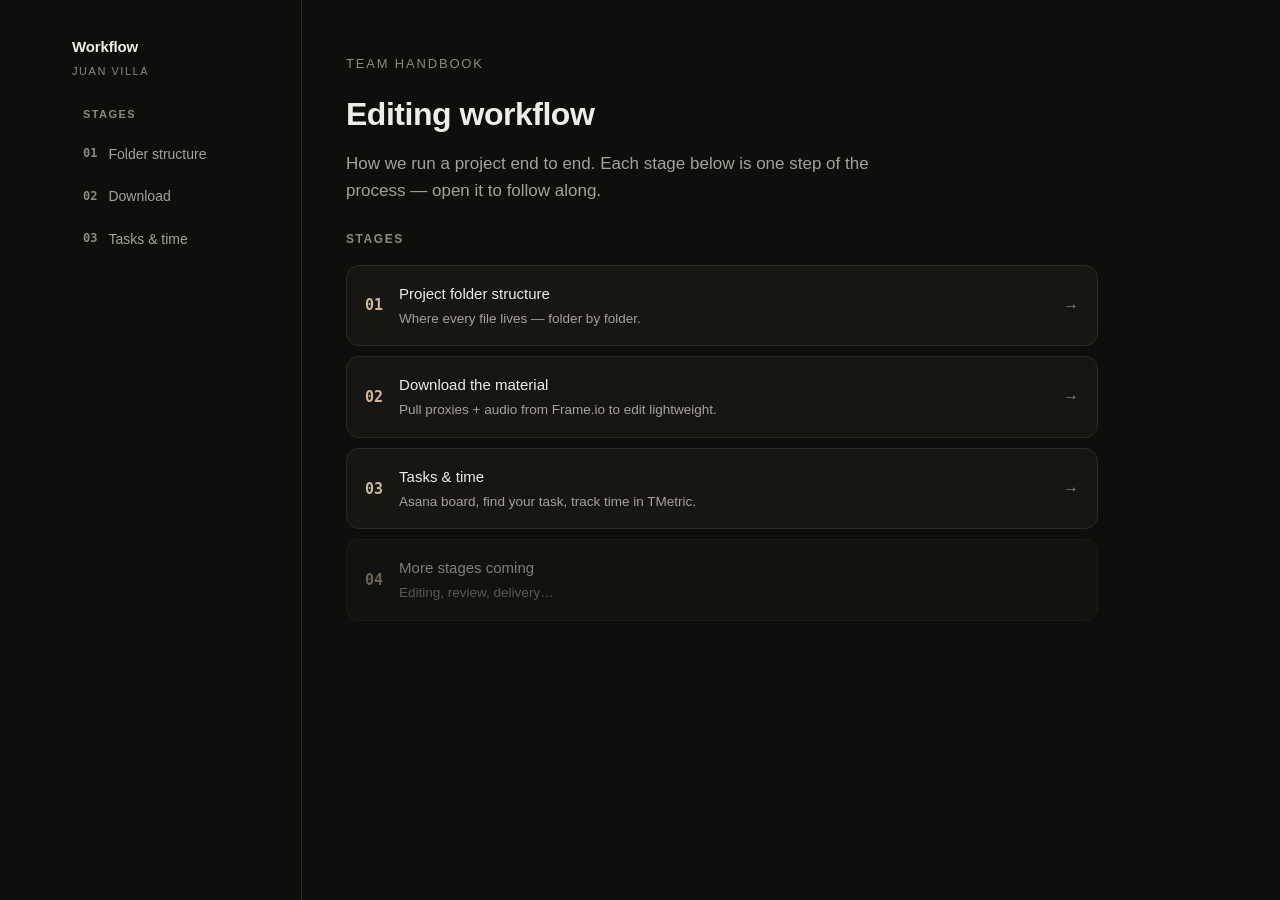
==== index.html @ cd0f195d "Add Stage 03 — Tasks & time (Asana board + TMetric) New page 03-tasks-time.html: the Asana board (Pr" ====
<!DOCTYPE html>
<html lang="en">
<head>
<meta charset="utf-8">
<meta name="viewport" content="width=device-width, initial-scale=1">
<meta name="robots" content="noindex">
<title>Workflow — Juan Villa</title>
<link rel="stylesheet" href="assets/css/tokens.css?v=6">
<link rel="stylesheet" href="assets/css/base.css?v=6">
<link rel="stylesheet" href="assets/css/layout.css?v=6">
<link rel="stylesheet" href="assets/css/components.css?v=6">
</head>
<body>
<div class="app">

  <aside class="sidebar">
    <a class="brand" href="index.html"><span class="bt">Workflow</span><span class="bs">Juan Villa</span></a>
    <button class="menu-btn" aria-label="Toggle navigation">Stages</button>
    <p class="navlabel">Stages</p>
    <nav class="nav">
      <a class="nav-item" href="01-folder-structure.html"><span class="num">01</span> Folder structure</a>
      <a class="nav-item" href="02-download.html"><span class="num">02</span> Download</a>
      <a class="nav-item" href="03-tasks-time.html"><span class="num">03</span> Tasks &amp; time</a>
    </nav>
  </aside>

  <main class="content">

    <p class="eyebrow">Team handbook</p>
    <h1>Editing workflow</h1>
    <p class="lede">How we run a project end to end. Each stage below is one step of the process — open it to follow along.</p>

    <p class="section-label">Stages</p>
    <div class="stagelist">

      <a class="stage" href="01-folder-structure.html">
        <span class="snum">01</span>
        <span>
          <span class="stitle">Project folder structure</span>
          <span class="sdesc">Where every file lives — folder by folder.</span>
        </span>
        <span class="arrow" aria-hidden="true">→</span>
      </a>

      <a class="stage" href="02-download.html">
        <span class="snum">02</span>
        <span>
          <span class="stitle">Download the material</span>
          <span class="sdesc">Pull proxies + audio from Frame.io to edit lightweight.</span>
        </span>
        <span class="arrow" aria-hidden="true">→</span>
      </a>

      <a class="stage" href="03-tasks-time.html">
        <span class="snum">03</span>
        <span>
          <span class="stitle">Tasks &amp; time</span>
          <span class="sdesc">Asana board, find your task, track time in TMetric.</span>
        </span>
        <span class="arrow" aria-hidden="true">→</span>
      </a>

      <span class="stage soon">
        <span class="snum">04</span>
        <span>
          <span class="stitle">More stages coming</span>
          <span class="sdesc">Editing, review, delivery…</span>
        </span>
      </span>

    </div>

  </main>
</div>

<script src="assets/js/app.js?v=6"></script>
</body>
</html>
---- assets/css/tokens.css ----
/* tokens.css — design system: the single source of colors, type, spacing.
   Change a value here and it propagates everywhere. */
:root{
  /* surfaces */
  --bg:#0e0e0d;
  --surf:#171612;
  --surf2:#1f1d18;
  --line:#2d2b26;
  --line2:#3a3833;
  /* text */
  --text:#ededea;
  --muted:#a4a29a;
  --faint:#8c8a80;
  /* accent + semantic */
  --accent:#cbb79c;
  --accent-bg:#241e15;
  --ok:#9cc88a;
  --no:#e0a08f;
  /* type */
  --mono:ui-monospace,SFMono-Regular,Menlo,monospace;
}
---- assets/css/base.css ----
/* base.css — reset + global typography */
*{box-sizing:border-box}
html,body{margin:0;background:var(--bg)}
body{font-family:-apple-system,BlinkMacSystemFont,"Segoe UI",Roboto,Helvetica,Arial,sans-serif;color:var(--text);line-height:1.6;-webkit-font-smoothing:antialiased}
.sr-only{position:absolute;width:1px;height:1px;padding:0;margin:-1px;overflow:hidden;clip:rect(0,0,0,0);white-space:nowrap;border:0}

.eyebrow{font-size:13px;letter-spacing:.14em;text-transform:uppercase;color:var(--faint);margin:0 0 14px}
h1{font-size:32px;font-weight:600;letter-spacing:-.015em;margin:0 0 10px}
.lede{color:var(--muted);font-size:17px;margin:0 0 26px;max-width:62ch}
.lede b{color:var(--text);font-weight:600}
.section-label{font-size:12px;font-weight:600;text-transform:uppercase;letter-spacing:.13em;color:var(--faint);margin:0 0 15px}
.section-label.spaced{margin-top:50px}
code{font-family:var(--mono);font-size:12.5px;background:var(--accent-bg);color:var(--accent);border:1px solid var(--line2);border-radius:6px;padding:1px 6px}
---- assets/css/layout.css ----
/* layout.css — page shell: sidebar + content, nav, responsive frame */
.app{display:flex;max-width:1180px;margin:0 auto;min-height:100vh}
.sidebar{flex:0 0 252px;border-right:1px solid var(--line);padding:34px 22px;position:sticky;top:0;align-self:flex-start;height:100vh;overflow-y:auto}
.content{flex:1 1 auto;min-width:0;max-width:840px;padding:54px 44px 100px}

.brand{display:block;text-decoration:none;margin-bottom:26px}
.brand .bt{font-size:15px;font-weight:600;color:var(--text);letter-spacing:-.01em}
.brand .bs{display:block;font-size:11px;color:var(--faint);font-weight:500;margin-top:3px;text-transform:uppercase;letter-spacing:.14em}
.menu-btn{display:none}

.navlabel{font-size:11px;font-weight:600;text-transform:uppercase;letter-spacing:.13em;color:var(--faint);margin:0 0 10px 11px}
.nav{display:flex;flex-direction:column;gap:2px}
.nav-item{display:flex;align-items:center;gap:11px;padding:9px 11px;border-radius:9px;color:var(--muted);text-decoration:none;font-size:14px;transition:.15s}
.nav-item:hover{background:var(--surf);color:var(--text)}
.nav-item.active{background:var(--surf2);color:var(--text)}
.nav-item.active .num{color:var(--accent)}
.nav-item .num{font-family:var(--mono);font-size:12px;color:var(--faint);font-weight:600;flex:0 0 auto}
.nav-item.soon{opacity:.5;pointer-events:none}

@media (max-width:820px){
  .app{display:block;max-width:none}
  .sidebar{position:static;height:auto;flex:none;width:auto;border-right:0;border-bottom:1px solid var(--line);padding:14px 18px;display:flex;align-items:center;justify-content:space-between;flex-wrap:wrap}
  .brand{margin-bottom:0}
  .menu-btn{display:inline-flex;align-items:center;gap:8px;background:transparent;border:1px solid var(--line2);color:var(--muted);font:inherit;font-size:13px;padding:7px 12px;border-radius:999px;cursor:pointer}
  .navlabel{display:none}
  .nav{display:none;flex-basis:100%;margin-top:12px}
  .sidebar.open .nav{display:flex}
  .content{padding:36px 20px 80px;max-width:none}
  h1{font-size:26px}
}
---- assets/css/components.css ----
/* components.css — reusable UI: toggle, search, accordion, tree, tips, reference, stage cards */

/* header row (title + toggle) */
.head-row{display:flex;justify-content:space-between;align-items:flex-start;gap:16px}

/* expand/collapse toggle */
.toggle{flex:0 0 auto;display:inline-flex;align-items:center;gap:8px;background:transparent;border:1px solid var(--line2);color:var(--accent);font:inherit;font-size:12.5px;font-weight:500;padding:6px 13px;border-radius:999px;cursor:pointer;transition:.15s;white-space:nowrap;margin-top:6px}
.toggle:hover{background:var(--surf2);border-color:var(--faint)}
.toggle:focus-visible{outline:2px solid var(--accent);outline-offset:2px}
.tg-ic{width:7px;height:7px;border-right:1.7px solid var(--accent);border-bottom:1.7px solid var(--accent);transform:rotate(45deg);transition:transform .2s ease}
.toggle.open .tg-ic{transform:rotate(-135deg)}

/* search / filter */
.search{margin:0 0 14px}
.search input{width:100%;background:var(--surf);border:1px solid var(--line2);border-radius:10px;color:var(--text);font:inherit;font-size:14px;padding:11px 14px;transition:.15s}
.search input::placeholder{color:var(--faint)}
.search input:focus{outline:none;border-color:var(--accent)}
.search input:focus-visible{outline:2px solid var(--accent);outline-offset:2px}
.noresults{color:var(--muted);font-size:14px;margin:0 0 18px}
.hint{color:var(--muted);font-size:14px;margin:0 0 18px}
.hint .opts{margin:7px 0 0;padding-left:18px;list-style:none}
.hint .opts li{margin:4px 0;position:relative}
.hint .opts li::before{content:"→";position:absolute;left:-18px;color:var(--accent)}

/* accordion (folders) */
.acc{display:flex;flex-direction:column;gap:9px}
.item{background:var(--surf);border:1px solid var(--line);border-radius:13px;overflow:hidden}
.head{display:flex;align-items:center;gap:12px;width:100%;background:transparent;border:0;cursor:pointer;text-align:left;font:inherit;color:inherit;padding:15px 18px}
.head:hover{background:var(--surf2)}
.head:focus-visible{outline:2px solid var(--accent);outline-offset:-2px}
.chev{flex:0 0 auto;width:8px;height:8px;border-right:1.6px solid var(--accent);border-bottom:1.6px solid var(--accent);transform:rotate(-45deg);transition:transform .22s ease;margin:0 1px}
.item.open>.head .chev{transform:rotate(45deg)}
.fn{font-family:var(--mono);font-size:16px;font-weight:600;color:var(--accent)}
.tag{font-size:13.5px;color:var(--muted);margin-left:auto;text-align:right}
.match>.head{background:var(--accent-bg)}

.body{display:grid;grid-template-rows:0fr;transition:grid-template-rows .26s ease}
.item.open>.body{grid-template-rows:1fr}
.inner{overflow:hidden}
.pad{padding:0 18px 18px 39px}

/* nested tree (subfolders) */
.tree{margin:6px 0 0;padding-left:20px;border-left:1px solid var(--line2);display:flex;flex-direction:column}
.tree>.item{position:relative;background:transparent;border:0;border-radius:0;overflow:visible}
.tree>.item::before{content:"";position:absolute;left:-20px;top:18px;width:15px;height:1px;background:var(--line2)}
.tree .head{padding:9px 0}
.tree .head:hover{background:transparent}
.tree .head:hover .sn{color:var(--accent)}
.sn{font-family:var(--mono);font-size:13.5px;font-weight:600;color:var(--text);transition:color .15s}
.tree .pad{padding:0 0 9px 20px}
.sd{font-size:13px;color:var(--muted);margin:0;line-height:1.55}

/* tips (+ / −) */
.tips{display:flex;flex-direction:column;gap:9px;margin-top:16px;padding-top:14px;border-top:1px solid var(--line2)}
.tips.first{margin-top:8px;padding-top:0;border-top:0}
.tip{display:grid;grid-template-columns:15px 1fr;gap:11px;align-items:start;font-size:13px;color:var(--muted);line-height:1.55}
.tip .ic{font-size:15px;font-weight:600;line-height:1.3;text-align:center}
.tip.ok .ic{color:var(--ok)}
.tip.no .ic{color:var(--no)}
.tip b{color:var(--text);font-weight:600}

/* reference rows */
.ref{display:flex;flex-direction:column;gap:2px}
.ref>.item{background:transparent;border:0;border-radius:0;overflow:hidden}
.ref>.item>.head{padding:15px 4px}
.ref>.item>.head:hover{background:transparent}
.ref>.item>.head:hover .rl{color:var(--accent)}
.rl{font-size:14.5px;font-weight:500;color:var(--text);transition:color .15s}
.ref .pad{padding:0 4px 16px 24px}
.rules{list-style:none;padding:0;margin:0;display:grid;gap:9px}
.rules li{background:var(--surf2);border:1px solid var(--line);border-radius:10px;padding:12px 15px;font-size:14.5px}
.rules li b{color:var(--accent)}

/* home: stage cards */
.stagelist{display:flex;flex-direction:column;gap:10px}
.stage{display:flex;align-items:center;gap:16px;padding:16px 18px;background:var(--surf);border:1px solid var(--line);border-radius:13px;text-decoration:none;color:inherit;transition:.15s}
.stage:hover{border-color:var(--faint);background:var(--surf2)}
.stage .snum{font-family:var(--mono);font-size:15px;color:var(--accent);font-weight:600;flex:0 0 auto}
.stage .stitle{display:block;font-size:15px;font-weight:500;color:var(--text)}
.stage .sdesc{display:block;font-size:13.5px;color:var(--muted);margin-top:2px}
.stage .arrow{margin-left:auto;color:var(--faint);flex:0 0 auto}
.stage.soon{opacity:.5;pointer-events:none}

/* download card (template, etc.) */
.download{display:flex;align-items:center;gap:14px;padding:15px 18px;background:var(--surf);border:1px solid var(--line);border-radius:13px;text-decoration:none;color:inherit;transition:.15s}
.download:hover{border-color:var(--accent);background:var(--surf2)}
.download .dl-ic{flex:0 0 auto;width:34px;height:34px;border-radius:9px;background:var(--accent-bg);color:var(--accent);display:flex;align-items:center;justify-content:center;font-size:18px;font-weight:600}
.download .dl-t{display:block;font-size:14.5px;font-weight:500;color:var(--text)}
.download .dl-d{display:block;font-size:13px;color:var(--muted);margin-top:2px}

/* stage 03: board flow (Pre · Post · Deliver) */
.board{display:flex;gap:10px;margin:0;flex-wrap:wrap}
.board .col{flex:1 1 0;min-width:150px;background:var(--surf);border:1px solid var(--line);border-radius:13px;padding:14px 16px}
.board .cn{font-family:var(--mono);font-size:14px;font-weight:600;color:var(--accent);display:block;margin-bottom:4px}
.board .cd{font-size:13px;color:var(--muted);line-height:1.5}

/* stage 03: tag / naming legend */
.legend{list-style:none;padding:0;margin:14px 0 0;display:grid;gap:8px}
.legend li{display:grid;grid-template-columns:96px 1fr;gap:14px;align-items:baseline;font-size:13.5px;color:var(--muted);line-height:1.5}
.legend .lc{font-family:var(--mono);color:var(--text);font-weight:600;font-size:13px}
.legend b{color:var(--text);font-weight:600}
@media(max-width:560px){.legend li{grid-template-columns:1fr;gap:2px}}

/* stage 03: numbered steps */
.steps{list-style:none;counter-reset:s;padding:0;margin:0;display:grid;gap:10px}
.steps li{counter-increment:s;display:grid;grid-template-columns:24px 1fr;gap:13px;align-items:start;background:var(--surf);border:1px solid var(--line);border-radius:12px;padding:13px 16px}
.steps li::before{content:counter(s);font-family:var(--mono);font-size:12.5px;font-weight:600;color:var(--accent);background:var(--accent-bg);width:24px;height:24px;border-radius:7px;display:flex;align-items:center;justify-content:center}
.steps .st{display:block;font-size:14px;color:var(--text);font-weight:500}
.steps .sx{display:block;font-size:13px;color:var(--muted);margin-top:3px;line-height:1.55}
.steps b{color:var(--text);font-weight:600}

/* component responsive tweaks */
@media (max-width:820px){
  .tag{flex-basis:100%;margin-left:0;text-align:left;padding-left:20px;margin-top:3px}
  .pad{padding-left:30px}
}
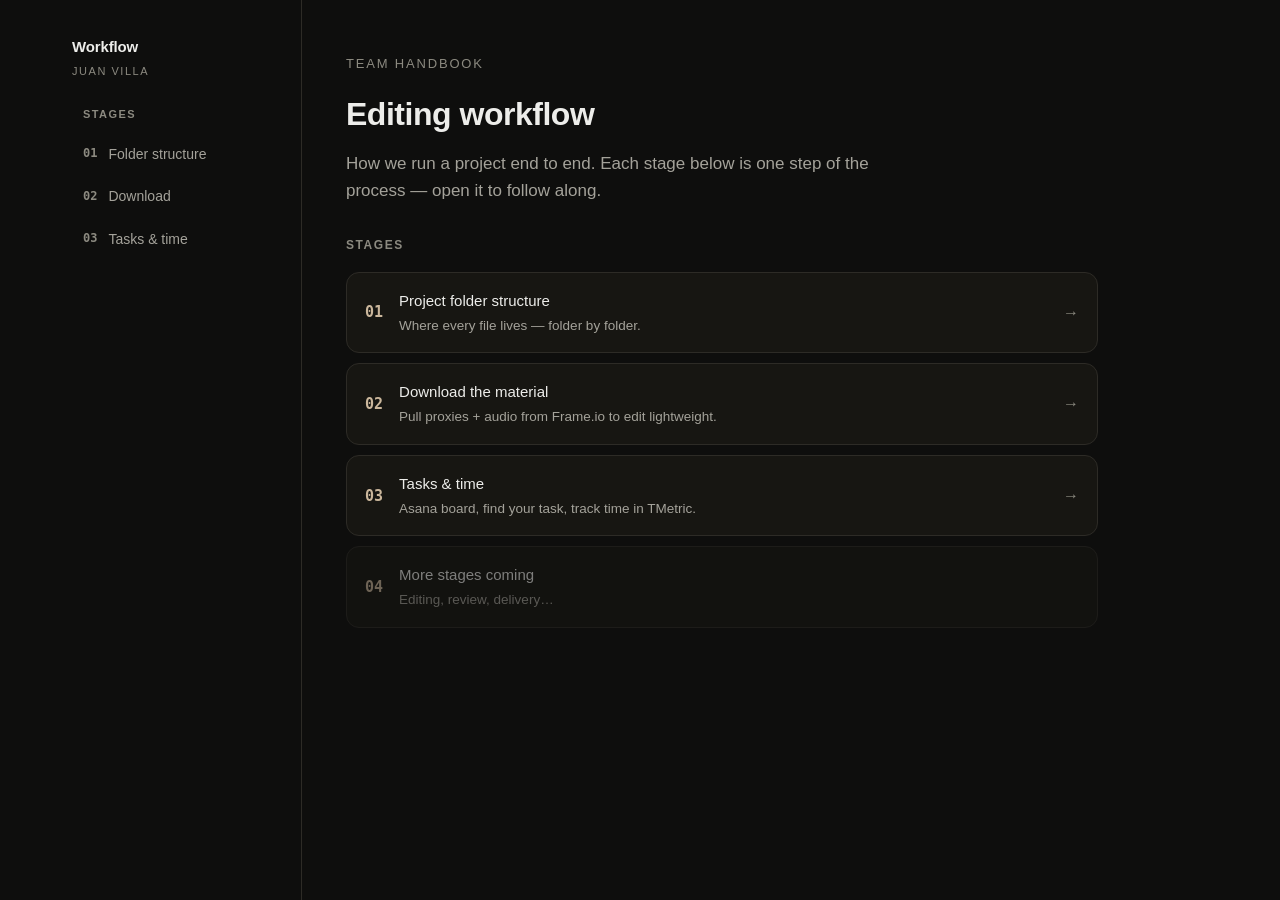
==== commit bad08b3d: "Handbook: navigability + clarity pass across all stages - Prev/next footer (.pagenav) on every stage" ====
--- a/index.html
+++ b/index.html
@@ -5,10 +5,10 @@
 <meta name="viewport" content="width=device-width, initial-scale=1">
 <meta name="robots" content="noindex">
 <title>Workflow — Juan Villa</title>
-<link rel="stylesheet" href="assets/css/tokens.css?v=6">
-<link rel="stylesheet" href="assets/css/base.css?v=6">
-<link rel="stylesheet" href="assets/css/layout.css?v=6">
-<link rel="stylesheet" href="assets/css/components.css?v=6">
+<link rel="stylesheet" href="assets/css/tokens.css?v=7">
+<link rel="stylesheet" href="assets/css/base.css?v=7">
+<link rel="stylesheet" href="assets/css/layout.css?v=7">
+<link rel="stylesheet" href="assets/css/components.css?v=7">
 </head>
 <body>
 <div class="app">
@@ -73,6 +73,6 @@
   </main>
 </div>
 
-<script src="assets/js/app.js?v=6"></script>
+<script src="assets/js/app.js?v=7"></script>
 </body>
 </html>
--- a/assets/css/base.css
+++ b/assets/css/base.css
@@ -6,8 +6,8 @@
 
 .eyebrow{font-size:13px;letter-spacing:.14em;text-transform:uppercase;color:var(--faint);margin:0 0 14px}
 h1{font-size:32px;font-weight:600;letter-spacing:-.015em;margin:0 0 10px}
-.lede{color:var(--muted);font-size:17px;margin:0 0 26px;max-width:62ch}
+.lede{color:var(--muted);font-size:17px;margin:0 0 32px;max-width:60ch}
 .lede b{color:var(--text);font-weight:600}
-.section-label{font-size:12px;font-weight:600;text-transform:uppercase;letter-spacing:.13em;color:var(--faint);margin:0 0 15px}
-.section-label.spaced{margin-top:50px}
+.section-label{font-size:12px;font-weight:600;text-transform:uppercase;letter-spacing:.13em;color:var(--faint);margin:0 0 16px}
+.section-label.spaced{margin-top:58px}
 code{font-family:var(--mono);font-size:12.5px;background:var(--accent-bg);color:var(--accent);border:1px solid var(--line2);border-radius:6px;padding:1px 6px}
--- a/assets/css/components.css
+++ b/assets/css/components.css
@@ -88,13 +88,7 @@
 .download .dl-t{display:block;font-size:14.5px;font-weight:500;color:var(--text)}
 .download .dl-d{display:block;font-size:13px;color:var(--muted);margin-top:2px}
 
-/* stage 03: board flow (Pre · Post · Deliver) */
-.board{display:flex;gap:10px;margin:0;flex-wrap:wrap}
-.board .col{flex:1 1 0;min-width:150px;background:var(--surf);border:1px solid var(--line);border-radius:13px;padding:14px 16px}
-.board .cn{font-family:var(--mono);font-size:14px;font-weight:600;color:var(--accent);display:block;margin-bottom:4px}
-.board .cd{font-size:13px;color:var(--muted);line-height:1.5}
-
-/* stage 03: tag / naming legend */
+/* stage 03: tag / naming legend (tasks inside each board column) */
 .legend{list-style:none;padding:0;margin:14px 0 0;display:grid;gap:8px}
 .legend li{display:grid;grid-template-columns:96px 1fr;gap:14px;align-items:baseline;font-size:13.5px;color:var(--muted);line-height:1.5}
 .legend .lc{font-family:var(--mono);color:var(--text);font-weight:600;font-size:13px}
@@ -109,6 +103,15 @@
 .steps .sx{display:block;font-size:13px;color:var(--muted);margin-top:3px;line-height:1.55}
 .steps b{color:var(--text);font-weight:600}
 
+/* prev / next stage footer */
+.pagenav{display:flex;justify-content:space-between;gap:18px;margin-top:60px;padding-top:24px;border-top:1px solid var(--line)}
+.pagenav a,.pagenav .end{display:flex;flex-direction:column;gap:4px;text-decoration:none;max-width:49%}
+.pagenav .end{margin-left:auto;text-align:right}
+.pagenav .dir{font-size:11px;font-weight:600;text-transform:uppercase;letter-spacing:.13em;color:var(--faint)}
+.pagenav .pt{font-size:14.5px;font-weight:500;color:var(--muted);transition:color .15s}
+.pagenav a:hover .pt{color:var(--accent)}
+.pagenav .soon .pt{color:var(--faint);opacity:.7}
+
 /* component responsive tweaks */
 @media (max-width:820px){
   .tag{flex-basis:100%;margin-left:0;text-align:left;padding-left:20px;margin-top:3px}
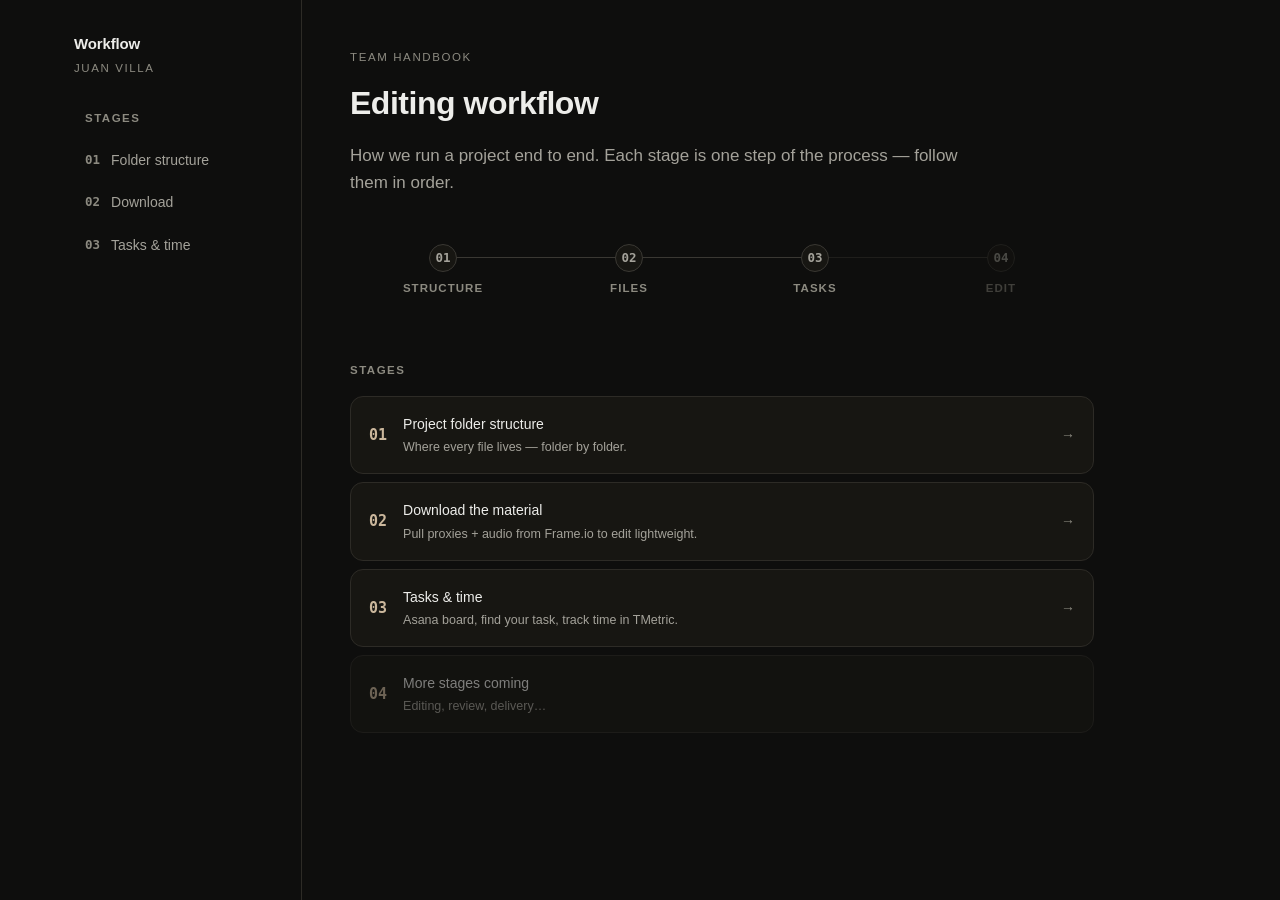
==== commit e0df32db: "Handbook redesign: token scales, 3-zone IA, static stepper Implements the multi-role design audit (f" ====
--- a/index.html
+++ b/index.html
@@ -5,10 +5,10 @@
 <meta name="viewport" content="width=device-width, initial-scale=1">
 <meta name="robots" content="noindex">
 <title>Workflow — Juan Villa</title>
-<link rel="stylesheet" href="assets/css/tokens.css?v=7">
-<link rel="stylesheet" href="assets/css/base.css?v=7">
-<link rel="stylesheet" href="assets/css/layout.css?v=7">
-<link rel="stylesheet" href="assets/css/components.css?v=7">
+<link rel="stylesheet" href="assets/css/tokens.css?v=8">
+<link rel="stylesheet" href="assets/css/base.css?v=8">
+<link rel="stylesheet" href="assets/css/layout.css?v=8">
+<link rel="stylesheet" href="assets/css/components.css?v=8">
 </head>
 <body>
 <div class="app">
@@ -28,9 +28,16 @@
 
     <p class="eyebrow">Team handbook</p>
     <h1>Editing workflow</h1>
-    <p class="lede">How we run a project end to end. Each stage below is one step of the process — open it to follow along.</p>
+    <p class="lede">How we run a project end to end. Each stage is one step of the process — follow them in order.</p>
 
-    <p class="section-label">Stages</p>
+    <nav class="stepper" aria-label="The pipeline">
+      <a class="step" href="01-folder-structure.html"><span class="dot">01</span><span class="lb">Structure</span></a>
+      <a class="step" href="02-download.html"><span class="dot">02</span><span class="lb">Files</span></a>
+      <a class="step" href="03-tasks-time.html"><span class="dot">03</span><span class="lb">Tasks</span></a>
+      <span class="step soon"><span class="dot">04</span><span class="lb">Edit</span></span>
+    </nav>
+
+    <p class="section-label spaced">Stages</p>
     <div class="stagelist">
 
       <a class="stage" href="01-folder-structure.html">
@@ -73,6 +80,6 @@
   </main>
 </div>
 
-<script src="assets/js/app.js?v=7"></script>
+<script src="assets/js/app.js?v=8"></script>
 </body>
 </html>
--- a/assets/css/tokens.css
+++ b/assets/css/tokens.css
@@ -16,6 +16,31 @@
   --accent-bg:#241e15;
   --ok:#9cc88a;
   --no:#e0a08f;
-  /* type */
+  /* type family */
   --mono:ui-monospace,SFMono-Regular,Menlo,monospace;
+
+  /* type scale — 6 roles, real jumps (was ~11 near-identical sizes) */
+  --fs-micro:11.5px;   /* uppercase tracking labels: eyebrow, section-label, nav, stepper */
+  --fs-caption:12.5px; /* code, tags, metadata, secondary descriptions */
+  --fs-body:14px;      /* running text, steps, tips, list titles */
+  --fs-lead:17px;      /* lede / intro */
+  --fs-h2:20px;        /* in-page block heading (orient) */
+  --fs-h1:32px;        /* page title */
+
+  /* spacing scale — 4px base */
+  --s1:4px;
+  --s2:8px;
+  --s3:12px;
+  --s4:16px;
+  --s5:24px;
+  --s6:32px;
+  --s7:48px;
+  --s8:64px;
+
+  /* semantic spacing + shape */
+  --section-gap:var(--s8);  /* breathing room between major bands */
+  --pad-card:var(--s4);     /* inner padding of clickable cards */
+  --measure:68ch;           /* readable line length for running text */
+  --radius:13px;
+  --radius-sm:9px;
 }
--- a/assets/css/base.css
+++ b/assets/css/base.css
@@ -1,13 +1,13 @@
 /* base.css — reset + global typography */
 *{box-sizing:border-box}
 html,body{margin:0;background:var(--bg)}
-body{font-family:-apple-system,BlinkMacSystemFont,"Segoe UI",Roboto,Helvetica,Arial,sans-serif;color:var(--text);line-height:1.6;-webkit-font-smoothing:antialiased}
+body{font-family:-apple-system,BlinkMacSystemFont,"Segoe UI",Roboto,Helvetica,Arial,sans-serif;color:var(--text);font-size:var(--fs-body);line-height:1.6;-webkit-font-smoothing:antialiased}
 .sr-only{position:absolute;width:1px;height:1px;padding:0;margin:-1px;overflow:hidden;clip:rect(0,0,0,0);white-space:nowrap;border:0}
 
-.eyebrow{font-size:13px;letter-spacing:.14em;text-transform:uppercase;color:var(--faint);margin:0 0 14px}
-h1{font-size:32px;font-weight:600;letter-spacing:-.015em;margin:0 0 10px}
-.lede{color:var(--muted);font-size:17px;margin:0 0 32px;max-width:60ch}
+.eyebrow{font-size:var(--fs-micro);letter-spacing:.14em;text-transform:uppercase;color:var(--faint);margin:0 0 var(--s3)}
+h1{font-size:var(--fs-h1);font-weight:600;letter-spacing:-.015em;margin:0 0 var(--s3)}
+.lede{color:var(--muted);font-size:var(--fs-lead);line-height:1.6;margin:0 0 var(--s7);max-width:var(--measure)}
 .lede b{color:var(--text);font-weight:600}
-.section-label{font-size:12px;font-weight:600;text-transform:uppercase;letter-spacing:.13em;color:var(--faint);margin:0 0 16px}
-.section-label.spaced{margin-top:58px}
-code{font-family:var(--mono);font-size:12.5px;background:var(--accent-bg);color:var(--accent);border:1px solid var(--line2);border-radius:6px;padding:1px 6px}
+.section-label{font-size:var(--fs-micro);font-weight:600;text-transform:uppercase;letter-spacing:.13em;color:var(--faint);margin:0 0 var(--s4)}
+.section-label.spaced{margin-top:var(--section-gap)}
+code{font-family:var(--mono);font-size:var(--fs-caption);background:var(--accent-bg);color:var(--accent);border:1px solid var(--line2);border-radius:6px;padding:1px 6px}
--- a/assets/css/layout.css
+++ b/assets/css/layout.css
@@ -1,30 +1,30 @@
 /* layout.css — page shell: sidebar + content, nav, responsive frame */
 .app{display:flex;max-width:1180px;margin:0 auto;min-height:100vh}
-.sidebar{flex:0 0 252px;border-right:1px solid var(--line);padding:34px 22px;position:sticky;top:0;align-self:flex-start;height:100vh;overflow-y:auto}
-.content{flex:1 1 auto;min-width:0;max-width:840px;padding:54px 44px 100px}
+.sidebar{flex:0 0 252px;border-right:1px solid var(--line);padding:var(--s6) var(--s5);position:sticky;top:0;align-self:flex-start;height:100vh;overflow-y:auto}
+.content{flex:1 1 auto;min-width:0;max-width:840px;padding:var(--s7) var(--s7) 100px}
 
-.brand{display:block;text-decoration:none;margin-bottom:26px}
+.brand{display:block;text-decoration:none;margin-bottom:var(--s6)}
 .brand .bt{font-size:15px;font-weight:600;color:var(--text);letter-spacing:-.01em}
-.brand .bs{display:block;font-size:11px;color:var(--faint);font-weight:500;margin-top:3px;text-transform:uppercase;letter-spacing:.14em}
+.brand .bs{display:block;font-size:var(--fs-micro);color:var(--faint);font-weight:500;margin-top:3px;text-transform:uppercase;letter-spacing:.14em}
 .menu-btn{display:none}
 
-.navlabel{font-size:11px;font-weight:600;text-transform:uppercase;letter-spacing:.13em;color:var(--faint);margin:0 0 10px 11px}
+.navlabel{font-size:var(--fs-micro);font-weight:600;text-transform:uppercase;letter-spacing:.13em;color:var(--faint);margin:0 0 var(--s3) 11px}
 .nav{display:flex;flex-direction:column;gap:2px}
-.nav-item{display:flex;align-items:center;gap:11px;padding:9px 11px;border-radius:9px;color:var(--muted);text-decoration:none;font-size:14px;transition:.15s}
+.nav-item{display:flex;align-items:center;gap:11px;padding:9px 11px;border-radius:var(--radius-sm);color:var(--muted);text-decoration:none;font-size:var(--fs-body);transition:.15s}
 .nav-item:hover{background:var(--surf);color:var(--text)}
 .nav-item.active{background:var(--surf2);color:var(--text)}
 .nav-item.active .num{color:var(--accent)}
-.nav-item .num{font-family:var(--mono);font-size:12px;color:var(--faint);font-weight:600;flex:0 0 auto}
+.nav-item .num{font-family:var(--mono);font-size:var(--fs-caption);color:var(--faint);font-weight:600;flex:0 0 auto}
 .nav-item.soon{opacity:.5;pointer-events:none}
 
 @media (max-width:820px){
   .app{display:block;max-width:none}
-  .sidebar{position:static;height:auto;flex:none;width:auto;border-right:0;border-bottom:1px solid var(--line);padding:14px 18px;display:flex;align-items:center;justify-content:space-between;flex-wrap:wrap}
+  .sidebar{position:static;height:auto;flex:none;width:auto;border-right:0;border-bottom:1px solid var(--line);padding:var(--s3) var(--s4);display:flex;align-items:center;justify-content:space-between;flex-wrap:wrap}
   .brand{margin-bottom:0}
   .menu-btn{display:inline-flex;align-items:center;gap:8px;background:transparent;border:1px solid var(--line2);color:var(--muted);font:inherit;font-size:13px;padding:7px 12px;border-radius:999px;cursor:pointer}
   .navlabel{display:none}
-  .nav{display:none;flex-basis:100%;margin-top:12px}
+  .nav{display:none;flex-basis:100%;margin-top:var(--s3)}
   .sidebar.open .nav{display:flex}
-  .content{padding:36px 20px 80px;max-width:none}
+  .content{padding:var(--s6) var(--s5) 80px;max-width:none}
   h1{font-size:26px}
 }
--- a/assets/css/components.css
+++ b/assets/css/components.css
@@ -1,37 +1,66 @@
-/* components.css — reusable UI: toggle, search, accordion, tree, tips, reference, stage cards */
+/* components.css — reusable UI: stepper, orient, search, accordion, tree, steps, tips, reference, cards */
 
-/* header row (title + toggle) */
-.head-row{display:flex;justify-content:space-between;align-items:flex-start;gap:16px}
+/* ── stepper / pipeline (wayfinding, top of every stage) ── */
+.stepper{display:flex;align-items:flex-start;margin:0 0 var(--s7)}
+.stepper .step{position:relative;flex:1 1 0;display:flex;flex-direction:column;align-items:center;gap:7px;text-align:center;text-decoration:none}
+.stepper .step::before{content:"";position:absolute;top:13px;right:50%;width:100%;height:1.5px;background:var(--line2);z-index:0}
+.stepper .step:first-child::before{display:none}
+.stepper .dot{position:relative;z-index:1;width:28px;height:28px;border-radius:50%;display:flex;align-items:center;justify-content:center;font-family:var(--mono);font-size:var(--fs-caption);font-weight:600;background:var(--surf);border:1.5px solid var(--line2);color:var(--muted)}
+.stepper .lb{font-size:var(--fs-micro);text-transform:uppercase;letter-spacing:.09em;font-weight:600;color:var(--faint)}
+.stepper .step.done .dot{color:var(--text)}
+.stepper .step.current .dot{background:var(--accent);border-color:var(--accent);color:var(--bg)}
+.stepper .step.current .lb{color:var(--accent)}
+.stepper .step.soon{opacity:.4}
+.stepper a.step:hover .dot{border-color:var(--accent)}
+.stepper a.step:focus-visible{outline:2px solid var(--accent);outline-offset:3px;border-radius:6px}
+
+/* ── orient block ("In this stage": frequency + what you'll do/get) ── */
+.orient{display:flex;flex-direction:column;gap:var(--s2);background:var(--surf);border:1px solid var(--line);border-radius:var(--radius);padding:var(--s4) var(--s5);margin:0 0 var(--section-gap)}
+.orient .freq{align-self:flex-start;font-size:var(--fs-micro);text-transform:uppercase;letter-spacing:.1em;font-weight:600;color:var(--accent);background:var(--accent-bg);border:1px solid var(--line2);border-radius:999px;padding:3px 11px}
+.orient p{margin:var(--s1) 0 0;font-size:var(--fs-body);color:var(--muted);line-height:1.6;max-width:var(--measure)}
+.orient b{color:var(--text);font-weight:600}
+
+/* ── header row (title + toggle) ── */
+.head-row{display:flex;justify-content:space-between;align-items:flex-start;gap:var(--s4)}
+.head-row.spaced-row{margin-top:var(--section-gap);margin-bottom:var(--s4);align-items:center}
+.head-row.spaced-row .section-label{margin:0}
+.head-row.spaced-row .toggle{margin-top:0}
 
 /* expand/collapse toggle */
-.toggle{flex:0 0 auto;display:inline-flex;align-items:center;gap:8px;background:transparent;border:1px solid var(--line2);color:var(--accent);font:inherit;font-size:12.5px;font-weight:500;padding:6px 13px;border-radius:999px;cursor:pointer;transition:.15s;white-space:nowrap;margin-top:6px}
+.toggle{flex:0 0 auto;display:inline-flex;align-items:center;gap:var(--s2);background:transparent;border:1px solid var(--line2);color:var(--accent);font:inherit;font-size:var(--fs-caption);font-weight:500;padding:6px 13px;border-radius:999px;cursor:pointer;transition:.15s;white-space:nowrap;margin-top:6px}
 .toggle:hover{background:var(--surf2);border-color:var(--faint)}
 .toggle:focus-visible{outline:2px solid var(--accent);outline-offset:2px}
 .tg-ic{width:7px;height:7px;border-right:1.7px solid var(--accent);border-bottom:1.7px solid var(--accent);transform:rotate(45deg);transition:transform .2s ease}
 .toggle.open .tg-ic{transform:rotate(-135deg)}
 
-/* search / filter */
-.search{margin:0 0 14px}
-.search input{width:100%;background:var(--surf);border:1px solid var(--line2);border-radius:10px;color:var(--text);font:inherit;font-size:14px;padding:11px 14px;transition:.15s}
+/* ── search / filter ── */
+.search{margin:0 0 var(--s4)}
+.search input{width:100%;background:var(--surf);border:1px solid var(--line2);border-radius:10px;color:var(--text);font:inherit;font-size:var(--fs-body);padding:11px 14px;transition:.15s}
 .search input::placeholder{color:var(--faint)}
 .search input:focus{outline:none;border-color:var(--accent)}
 .search input:focus-visible{outline:2px solid var(--accent);outline-offset:2px}
-.noresults{color:var(--muted);font-size:14px;margin:0 0 18px}
-.hint{color:var(--muted);font-size:14px;margin:0 0 18px}
+.noresults{color:var(--muted);font-size:var(--fs-body);margin:0 0 18px}
+.hint{color:var(--muted);font-size:var(--fs-body);margin:0 0 18px}
 .hint .opts{margin:7px 0 0;padding-left:18px;list-style:none}
 .hint .opts li{margin:4px 0;position:relative}
 .hint .opts li::before{content:"→";position:absolute;left:-18px;color:var(--accent)}
 
-/* accordion (folders) */
-.acc{display:flex;flex-direction:column;gap:9px}
-.item{background:var(--surf);border:1px solid var(--line);border-radius:13px;overflow:hidden}
-.head{display:flex;align-items:center;gap:12px;width:100%;background:transparent;border:0;cursor:pointer;text-align:left;font:inherit;color:inherit;padding:15px 18px}
+/* example chips (seed the search) */
+.chips{display:flex;flex-wrap:wrap;gap:var(--s2);margin:0 0 var(--s4)}
+.chip{font-family:var(--mono);font-size:var(--fs-caption);color:var(--accent);background:var(--accent-bg);border:1px solid var(--line2);border-radius:999px;padding:4px 12px;cursor:pointer;transition:.15s}
+.chip:hover{border-color:var(--accent)}
+.chip:focus-visible{outline:2px solid var(--accent);outline-offset:2px}
+
+/* ── accordion (cards are reserved for clickable affordances) ── */
+.acc{display:flex;flex-direction:column;gap:var(--s2)}
+.item{background:var(--surf);border:1px solid var(--line);border-radius:var(--radius);overflow:hidden}
+.head{display:flex;align-items:center;gap:var(--s3);width:100%;background:transparent;border:0;cursor:pointer;text-align:left;font:inherit;color:inherit;padding:15px 18px}
 .head:hover{background:var(--surf2)}
 .head:focus-visible{outline:2px solid var(--accent);outline-offset:-2px}
 .chev{flex:0 0 auto;width:8px;height:8px;border-right:1.6px solid var(--accent);border-bottom:1.6px solid var(--accent);transform:rotate(-45deg);transition:transform .22s ease;margin:0 1px}
 .item.open>.head .chev{transform:rotate(45deg)}
-.fn{font-family:var(--mono);font-size:16px;font-weight:600;color:var(--accent)}
-.tag{font-size:13.5px;color:var(--muted);margin-left:auto;text-align:right}
+.fn{font-family:var(--mono);font-size:var(--fs-body);font-weight:600;color:var(--text)}
+.tag{font-size:var(--fs-caption);color:var(--muted);margin-left:auto;text-align:right}
 .match>.head{background:var(--accent-bg)}
 
 .body{display:grid;grid-template-rows:0fr;transition:grid-template-rows .26s ease}
@@ -46,74 +75,75 @@
 .tree .head{padding:9px 0}
 .tree .head:hover{background:transparent}
 .tree .head:hover .sn{color:var(--accent)}
-.sn{font-family:var(--mono);font-size:13.5px;font-weight:600;color:var(--text);transition:color .15s}
+.sn{font-family:var(--mono);font-size:var(--fs-caption);font-weight:600;color:var(--text);transition:color .15s}
 .tree .pad{padding:0 0 9px 20px}
-.sd{font-size:13px;color:var(--muted);margin:0;line-height:1.55}
+.sd{font-size:var(--fs-caption);color:var(--muted);margin:0;line-height:1.6}
 
-/* tips (+ / −) */
-.tips{display:flex;flex-direction:column;gap:9px;margin-top:16px;padding-top:14px;border-top:1px solid var(--line2)}
-.tips.first{margin-top:8px;padding-top:0;border-top:0}
-.tip{display:grid;grid-template-columns:15px 1fr;gap:11px;align-items:start;font-size:13px;color:var(--muted);line-height:1.55}
+/* ── numbered steps (the DO zone — borderless rows, not cards) ── */
+.steps{list-style:none;counter-reset:s;padding:0;margin:0;display:grid;gap:var(--s5)}
+.steps li{counter-increment:s;display:grid;grid-template-columns:26px 1fr;gap:var(--s4);align-items:start}
+.steps li::before{content:counter(s);font-family:var(--mono);font-size:var(--fs-caption);font-weight:600;color:var(--accent);background:var(--accent-bg);width:26px;height:26px;border-radius:50%;display:flex;align-items:center;justify-content:center}
+.steps .st{display:block;font-size:var(--fs-body);color:var(--text);font-weight:600}
+.steps .sx{display:block;font-size:var(--fs-body);color:var(--muted);margin-top:4px;line-height:1.6;max-width:var(--measure)}
+.steps b{color:var(--text);font-weight:600}
+
+/* ── tag / naming legend (tasks inside each board column) ── */
+.legend{list-style:none;padding:0;margin:0;display:grid;gap:var(--s3)}
+.legend li{display:grid;grid-template-columns:84px 1fr;gap:var(--s4);align-items:baseline;font-size:var(--fs-body);color:var(--muted);line-height:1.6}
+.legend .lc{font-family:var(--mono);color:var(--text);font-weight:600;font-size:var(--fs-caption)}
+.legend b{color:var(--text);font-weight:600}
+@media(max-width:560px){.legend li{grid-template-columns:1fr;gap:2px}}
+
+/* ── tips (+ / −) ── */
+.tips{display:flex;flex-direction:column;gap:var(--s3);margin-top:var(--s4);padding-top:var(--s3);border-top:1px solid var(--line2)}
+.tips.first{margin-top:var(--s2);padding-top:0;border-top:0}
+.tip{display:grid;grid-template-columns:16px 1fr;gap:var(--s3);align-items:start;font-size:var(--fs-body);color:var(--muted);line-height:1.6}
 .tip .ic{font-size:15px;font-weight:600;line-height:1.3;text-align:center}
 .tip.ok .ic{color:var(--ok)}
 .tip.no .ic{color:var(--no)}
 .tip b{color:var(--text);font-weight:600}
 
-/* reference rows */
+/* ── reference rows ── */
 .ref{display:flex;flex-direction:column;gap:2px}
 .ref>.item{background:transparent;border:0;border-radius:0;overflow:hidden}
 .ref>.item>.head{padding:15px 4px}
 .ref>.item>.head:hover{background:transparent}
 .ref>.item>.head:hover .rl{color:var(--accent)}
-.rl{font-size:14.5px;font-weight:500;color:var(--text);transition:color .15s}
+.rl{font-size:var(--fs-body);font-weight:500;color:var(--text);transition:color .15s}
 .ref .pad{padding:0 4px 16px 24px}
-.rules{list-style:none;padding:0;margin:0;display:grid;gap:9px}
-.rules li{background:var(--surf2);border:1px solid var(--line);border-radius:10px;padding:12px 15px;font-size:14.5px}
+.rules{list-style:none;padding:0;margin:0;display:grid;gap:var(--s3)}
+.rules li{font-size:var(--fs-body);color:var(--muted);line-height:1.6;padding-left:var(--s4);border-left:2px solid var(--line2)}
 .rules li b{color:var(--accent)}
 
-/* home: stage cards */
-.stagelist{display:flex;flex-direction:column;gap:10px}
-.stage{display:flex;align-items:center;gap:16px;padding:16px 18px;background:var(--surf);border:1px solid var(--line);border-radius:13px;text-decoration:none;color:inherit;transition:.15s}
+/* ── home: stage cards ── */
+.stagelist{display:flex;flex-direction:column;gap:var(--s2)}
+.stage{display:flex;align-items:center;gap:var(--s4);padding:16px 18px;background:var(--surf);border:1px solid var(--line);border-radius:var(--radius);text-decoration:none;color:inherit;transition:.15s}
 .stage:hover{border-color:var(--faint);background:var(--surf2)}
 .stage .snum{font-family:var(--mono);font-size:15px;color:var(--accent);font-weight:600;flex:0 0 auto}
-.stage .stitle{display:block;font-size:15px;font-weight:500;color:var(--text)}
-.stage .sdesc{display:block;font-size:13.5px;color:var(--muted);margin-top:2px}
+.stage .stitle{display:block;font-size:var(--fs-body);font-weight:500;color:var(--text)}
+.stage .sdesc{display:block;font-size:var(--fs-caption);color:var(--muted);margin-top:2px}
 .stage .arrow{margin-left:auto;color:var(--faint);flex:0 0 auto}
 .stage.soon{opacity:.5;pointer-events:none}
 
-/* download card (template, etc.) */
-.download{display:flex;align-items:center;gap:14px;padding:15px 18px;background:var(--surf);border:1px solid var(--line);border-radius:13px;text-decoration:none;color:inherit;transition:.15s}
+/* ── download card ── */
+.download{display:flex;align-items:center;gap:var(--s4);padding:15px 18px;background:var(--surf);border:1px solid var(--line);border-radius:var(--radius);text-decoration:none;color:inherit;transition:.15s}
 .download:hover{border-color:var(--accent);background:var(--surf2)}
-.download .dl-ic{flex:0 0 auto;width:34px;height:34px;border-radius:9px;background:var(--accent-bg);color:var(--accent);display:flex;align-items:center;justify-content:center;font-size:18px;font-weight:600}
-.download .dl-t{display:block;font-size:14.5px;font-weight:500;color:var(--text)}
-.download .dl-d{display:block;font-size:13px;color:var(--muted);margin-top:2px}
+.download .dl-ic{flex:0 0 auto;width:34px;height:34px;border-radius:var(--radius-sm);background:var(--accent-bg);color:var(--accent);display:flex;align-items:center;justify-content:center;font-size:18px;font-weight:600}
+.download .dl-t{display:block;font-size:var(--fs-body);font-weight:500;color:var(--text)}
+.download .dl-d{display:block;font-size:var(--fs-caption);color:var(--muted);margin-top:2px}
 
-/* stage 03: tag / naming legend (tasks inside each board column) */
-.legend{list-style:none;padding:0;margin:14px 0 0;display:grid;gap:8px}
-.legend li{display:grid;grid-template-columns:96px 1fr;gap:14px;align-items:baseline;font-size:13.5px;color:var(--muted);line-height:1.5}
-.legend .lc{font-family:var(--mono);color:var(--text);font-weight:600;font-size:13px}
-.legend b{color:var(--text);font-weight:600}
-@media(max-width:560px){.legend li{grid-template-columns:1fr;gap:2px}}
-
-/* stage 03: numbered steps */
-.steps{list-style:none;counter-reset:s;padding:0;margin:0;display:grid;gap:10px}
-.steps li{counter-increment:s;display:grid;grid-template-columns:24px 1fr;gap:13px;align-items:start;background:var(--surf);border:1px solid var(--line);border-radius:12px;padding:13px 16px}
-.steps li::before{content:counter(s);font-family:var(--mono);font-size:12.5px;font-weight:600;color:var(--accent);background:var(--accent-bg);width:24px;height:24px;border-radius:7px;display:flex;align-items:center;justify-content:center}
-.steps .st{display:block;font-size:14px;color:var(--text);font-weight:500}
-.steps .sx{display:block;font-size:13px;color:var(--muted);margin-top:3px;line-height:1.55}
-.steps b{color:var(--text);font-weight:600}
-
-/* prev / next stage footer */
-.pagenav{display:flex;justify-content:space-between;gap:18px;margin-top:60px;padding-top:24px;border-top:1px solid var(--line)}
+/* ── prev / next stage footer ── */
+.pagenav{display:flex;justify-content:space-between;gap:18px;margin-top:var(--section-gap);padding-top:var(--s5);border-top:1px solid var(--line)}
 .pagenav a,.pagenav .end{display:flex;flex-direction:column;gap:4px;text-decoration:none;max-width:49%}
 .pagenav .end{margin-left:auto;text-align:right}
-.pagenav .dir{font-size:11px;font-weight:600;text-transform:uppercase;letter-spacing:.13em;color:var(--faint)}
-.pagenav .pt{font-size:14.5px;font-weight:500;color:var(--muted);transition:color .15s}
+.pagenav .dir{font-size:var(--fs-micro);font-weight:600;text-transform:uppercase;letter-spacing:.13em;color:var(--faint)}
+.pagenav .pt{font-size:var(--fs-body);font-weight:500;color:var(--muted);transition:color .15s}
 .pagenav a:hover .pt{color:var(--accent)}
 .pagenav .soon .pt{color:var(--faint);opacity:.7}
 
-/* component responsive tweaks */
+/* ── component responsive tweaks ── */
 @media (max-width:820px){
   .tag{flex-basis:100%;margin-left:0;text-align:left;padding-left:20px;margin-top:3px}
   .pad{padding-left:30px}
+  .stepper .lb{font-size:10px}
 }
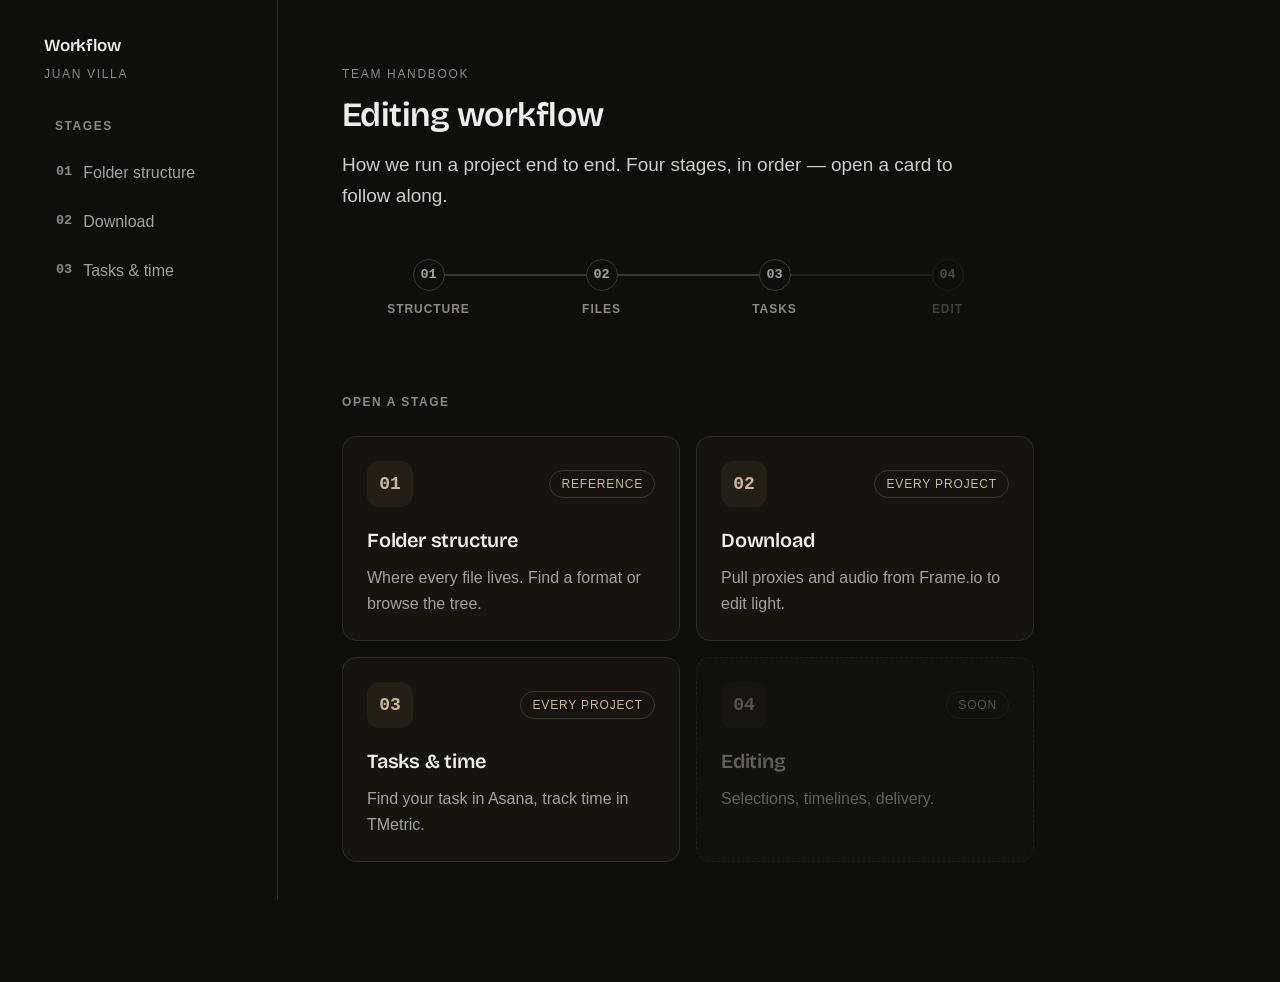
==== commit 87a40eaf: "Redesign v2: card-hub home + editorial stages + Bricolage Abandon the cramped 14px/boxy system per d" ====
--- a/index.html
+++ b/index.html
@@ -5,10 +5,13 @@
 <meta name="viewport" content="width=device-width, initial-scale=1">
 <meta name="robots" content="noindex">
 <title>Workflow — Juan Villa</title>
-<link rel="stylesheet" href="assets/css/tokens.css?v=8">
-<link rel="stylesheet" href="assets/css/base.css?v=8">
-<link rel="stylesheet" href="assets/css/layout.css?v=8">
-<link rel="stylesheet" href="assets/css/components.css?v=8">
+<link rel="preconnect" href="https://fonts.googleapis.com">
+<link rel="preconnect" href="https://fonts.gstatic.com" crossorigin>
+<link rel="stylesheet" href="https://fonts.googleapis.com/css2?family=Bricolage+Grotesque:opsz,wght@12..96,400;500;600;700&display=swap">
+<link rel="stylesheet" href="assets/css/tokens.css?v=9">
+<link rel="stylesheet" href="assets/css/base.css?v=9">
+<link rel="stylesheet" href="assets/css/layout.css?v=9">
+<link rel="stylesheet" href="assets/css/components.css?v=9">
 </head>
 <body>
 <div class="app">
@@ -28,7 +31,7 @@
 
     <p class="eyebrow">Team handbook</p>
     <h1>Editing workflow</h1>
-    <p class="lede">How we run a project end to end. Each stage is one step of the process — follow them in order.</p>
+    <p class="lede">How we run a project end to end. Four stages, in order — open a card to follow along.</p>
 
     <nav class="stepper" aria-label="The pipeline">
       <a class="step" href="01-folder-structure.html"><span class="dot">01</span><span class="lb">Structure</span></a>
@@ -37,42 +40,31 @@
       <span class="step soon"><span class="dot">04</span><span class="lb">Edit</span></span>
     </nav>
 
-    <p class="section-label spaced">Stages</p>
-    <div class="stagelist">
+    <p class="section-label spaced">Open a stage</p>
+    <div class="cardgrid">
 
-      <a class="stage" href="01-folder-structure.html">
-        <span class="snum">01</span>
-        <span>
-          <span class="stitle">Project folder structure</span>
-          <span class="sdesc">Where every file lives — folder by folder.</span>
-        </span>
-        <span class="arrow" aria-hidden="true">→</span>
+      <a class="scard" href="01-folder-structure.html">
+        <div class="scard-top"><span class="scard-ic">01</span><span class="scard-meta">Reference</span></div>
+        <p class="scard-t">Folder structure</p>
+        <p class="scard-d">Where every file lives. Find a format or browse the tree.</p>
       </a>
 
-      <a class="stage" href="02-download.html">
-        <span class="snum">02</span>
-        <span>
-          <span class="stitle">Download the material</span>
-          <span class="sdesc">Pull proxies + audio from Frame.io to edit lightweight.</span>
-        </span>
-        <span class="arrow" aria-hidden="true">→</span>
+      <a class="scard" href="02-download.html">
+        <div class="scard-top"><span class="scard-ic">02</span><span class="scard-meta">Every project</span></div>
+        <p class="scard-t">Download</p>
+        <p class="scard-d">Pull proxies and audio from Frame.io to edit light.</p>
       </a>
 
-      <a class="stage" href="03-tasks-time.html">
-        <span class="snum">03</span>
-        <span>
-          <span class="stitle">Tasks &amp; time</span>
-          <span class="sdesc">Asana board, find your task, track time in TMetric.</span>
-        </span>
-        <span class="arrow" aria-hidden="true">→</span>
+      <a class="scard" href="03-tasks-time.html">
+        <div class="scard-top"><span class="scard-ic">03</span><span class="scard-meta">Every project</span></div>
+        <p class="scard-t">Tasks &amp; time</p>
+        <p class="scard-d">Find your task in Asana, track time in TMetric.</p>
       </a>
 
-      <span class="stage soon">
-        <span class="snum">04</span>
-        <span>
-          <span class="stitle">More stages coming</span>
-          <span class="sdesc">Editing, review, delivery…</span>
-        </span>
+      <span class="scard soon">
+        <div class="scard-top"><span class="scard-ic">04</span><span class="scard-meta">Soon</span></div>
+        <p class="scard-t">Editing</p>
+        <p class="scard-d">Selections, timelines, delivery.</p>
       </span>
 
     </div>
@@ -80,6 +72,6 @@
   </main>
 </div>
 
-<script src="assets/js/app.js?v=8"></script>
+<script src="assets/js/app.js?v=9"></script>
 </body>
 </html>
--- a/assets/css/tokens.css
+++ b/assets/css/tokens.css
@@ -3,12 +3,13 @@
 :root{
   /* surfaces */
   --bg:#0e0e0d;
-  --surf:#171612;
+  --surf:#15140f;
   --surf2:#1f1d18;
   --line:#2d2b26;
   --line2:#3a3833;
   /* text */
   --text:#ededea;
+  --text2:#cfcdc6;
   --muted:#a4a29a;
   --faint:#8c8a80;
   /* accent + semantic */
@@ -16,16 +17,18 @@
   --accent-bg:#241e15;
   --ok:#9cc88a;
   --no:#e0a08f;
-  /* type family */
+  /* families */
+  --display:'Bricolage Grotesque',-apple-system,BlinkMacSystemFont,"Segoe UI",sans-serif;
   --mono:ui-monospace,SFMono-Regular,Menlo,monospace;
 
-  /* type scale — 6 roles, real jumps (was ~11 near-identical sizes) */
-  --fs-micro:11.5px;   /* uppercase tracking labels: eyebrow, section-label, nav, stepper */
-  --fs-caption:12.5px; /* code, tags, metadata, secondary descriptions */
-  --fs-body:14px;      /* running text, steps, tips, list titles */
-  --fs-lead:17px;      /* lede / intro */
-  --fs-h2:20px;        /* in-page block heading (orient) */
-  --fs-h1:32px;        /* page title */
+  /* type scale — editorial, larger (body was 14, now 16) */
+  --fs-micro:12px;     /* uppercase tracking labels */
+  --fs-caption:13.5px; /* code, tags, metadata */
+  --fs-body:16px;      /* running text, steps, tips */
+  --fs-lead:19px;      /* lede / intro */
+  --fs-h3:20px;        /* card titles (display) */
+  --fs-h2:24px;        /* section headline (display) */
+  --fs-h1:34px;        /* page title (display) */
 
   /* spacing scale — 4px base */
   --s1:4px;
@@ -38,9 +41,8 @@
   --s8:64px;
 
   /* semantic spacing + shape */
-  --section-gap:var(--s8);  /* breathing room between major bands */
-  --pad-card:var(--s4);     /* inner padding of clickable cards */
-  --measure:68ch;           /* readable line length for running text */
-  --radius:13px;
-  --radius-sm:9px;
+  --section-gap:72px;  /* breathing room between major bands */
+  --measure:62ch;      /* readable line length for running text */
+  --radius:14px;
+  --radius-sm:10px;
 }
--- a/assets/css/base.css
+++ b/assets/css/base.css
@@ -1,13 +1,20 @@
 /* base.css — reset + global typography */
 *{box-sizing:border-box}
 html,body{margin:0;background:var(--bg)}
-body{font-family:-apple-system,BlinkMacSystemFont,"Segoe UI",Roboto,Helvetica,Arial,sans-serif;color:var(--text);font-size:var(--fs-body);line-height:1.6;-webkit-font-smoothing:antialiased}
+body{font-family:-apple-system,BlinkMacSystemFont,"Segoe UI",Roboto,Helvetica,Arial,sans-serif;color:var(--text);font-size:var(--fs-body);line-height:1.7;-webkit-font-smoothing:antialiased}
 .sr-only{position:absolute;width:1px;height:1px;padding:0;margin:-1px;overflow:hidden;clip:rect(0,0,0,0);white-space:nowrap;border:0}
 
 .eyebrow{font-size:var(--fs-micro);letter-spacing:.14em;text-transform:uppercase;color:var(--faint);margin:0 0 var(--s3)}
-h1{font-size:var(--fs-h1);font-weight:600;letter-spacing:-.015em;margin:0 0 var(--s3)}
-.lede{color:var(--muted);font-size:var(--fs-lead);line-height:1.6;margin:0 0 var(--s7);max-width:var(--measure)}
+h1{font-family:var(--display);font-size:var(--fs-h1);font-weight:600;letter-spacing:-.015em;line-height:1.12;margin:0 0 var(--s4)}
+h2{font-family:var(--display);font-size:var(--fs-h2);font-weight:600;letter-spacing:-.01em;margin:0 0 var(--s3)}
+.lede{color:var(--text2);font-size:var(--fs-lead);line-height:1.6;margin:0 0 var(--s7);max-width:var(--measure)}
 .lede b{color:var(--text);font-weight:600}
-.section-label{font-size:var(--fs-micro);font-weight:600;text-transform:uppercase;letter-spacing:.13em;color:var(--faint);margin:0 0 var(--s4)}
+.section-label{font-size:var(--fs-micro);font-weight:600;text-transform:uppercase;letter-spacing:.13em;color:var(--faint);margin:0 0 var(--s5)}
 .section-label.spaced{margin-top:var(--section-gap)}
 code{font-family:var(--mono);font-size:var(--fs-caption);background:var(--accent-bg);color:var(--accent);border:1px solid var(--line2);border-radius:6px;padding:1px 6px}
+
+/* secondary intro paragraph (under a section label) */
+.note{font-size:var(--fs-body);color:var(--muted);line-height:1.65;margin:0 0 var(--s5);max-width:var(--measure)}
+
+/* frequency / context chip */
+.freq{display:inline-block;font-size:var(--fs-micro);text-transform:uppercase;letter-spacing:.1em;font-weight:600;color:var(--accent);background:var(--accent-bg);border:1px solid var(--line2);border-radius:999px;padding:4px 12px;margin:0 0 var(--s4)}
--- a/assets/css/layout.css
+++ b/assets/css/layout.css
@@ -1,30 +1,30 @@
 /* layout.css — page shell: sidebar + content, nav, responsive frame */
-.app{display:flex;max-width:1180px;margin:0 auto;min-height:100vh}
-.sidebar{flex:0 0 252px;border-right:1px solid var(--line);padding:var(--s6) var(--s5);position:sticky;top:0;align-self:flex-start;height:100vh;overflow-y:auto}
-.content{flex:1 1 auto;min-width:0;max-width:840px;padding:var(--s7) var(--s7) 100px}
+.app{display:flex;max-width:1240px;margin:0 auto;min-height:100vh}
+.sidebar{flex:0 0 258px;border-right:1px solid var(--line);padding:var(--s6) var(--s5);position:sticky;top:0;align-self:flex-start;height:100vh;overflow-y:auto}
+.content{flex:1 1 auto;min-width:0;max-width:820px;padding:var(--s8) var(--s8) 120px}
 
 .brand{display:block;text-decoration:none;margin-bottom:var(--s6)}
-.brand .bt{font-size:15px;font-weight:600;color:var(--text);letter-spacing:-.01em}
+.brand .bt{font-family:var(--display);font-size:17px;font-weight:600;color:var(--text);letter-spacing:-.01em}
 .brand .bs{display:block;font-size:var(--fs-micro);color:var(--faint);font-weight:500;margin-top:3px;text-transform:uppercase;letter-spacing:.14em}
 .menu-btn{display:none}
 
 .navlabel{font-size:var(--fs-micro);font-weight:600;text-transform:uppercase;letter-spacing:.13em;color:var(--faint);margin:0 0 var(--s3) 11px}
 .nav{display:flex;flex-direction:column;gap:2px}
-.nav-item{display:flex;align-items:center;gap:11px;padding:9px 11px;border-radius:var(--radius-sm);color:var(--muted);text-decoration:none;font-size:var(--fs-body);transition:.15s}
+.nav-item{display:flex;align-items:center;gap:11px;padding:10px 12px;border-radius:var(--radius-sm);color:var(--muted);text-decoration:none;font-size:var(--fs-body);transition:.15s}
 .nav-item:hover{background:var(--surf);color:var(--text)}
 .nav-item.active{background:var(--surf2);color:var(--text)}
 .nav-item.active .num{color:var(--accent)}
 .nav-item .num{font-family:var(--mono);font-size:var(--fs-caption);color:var(--faint);font-weight:600;flex:0 0 auto}
 .nav-item.soon{opacity:.5;pointer-events:none}
 
-@media (max-width:820px){
+@media (max-width:860px){
   .app{display:block;max-width:none}
   .sidebar{position:static;height:auto;flex:none;width:auto;border-right:0;border-bottom:1px solid var(--line);padding:var(--s3) var(--s4);display:flex;align-items:center;justify-content:space-between;flex-wrap:wrap}
   .brand{margin-bottom:0}
-  .menu-btn{display:inline-flex;align-items:center;gap:8px;background:transparent;border:1px solid var(--line2);color:var(--muted);font:inherit;font-size:13px;padding:7px 12px;border-radius:999px;cursor:pointer}
+  .menu-btn{display:inline-flex;align-items:center;gap:8px;background:transparent;border:1px solid var(--line2);color:var(--muted);font:inherit;font-size:var(--fs-body);padding:7px 12px;border-radius:999px;cursor:pointer}
   .navlabel{display:none}
   .nav{display:none;flex-basis:100%;margin-top:var(--s3)}
   .sidebar.open .nav{display:flex}
   .content{padding:var(--s6) var(--s5) 80px;max-width:none}
-  h1{font-size:26px}
+  h1{font-size:28px}
 }
--- a/assets/css/components.css
+++ b/assets/css/components.css
@@ -1,12 +1,12 @@
-/* components.css — reusable UI: stepper, orient, search, accordion, tree, steps, tips, reference, cards */
+/* components.css — reusable UI: stepper, hub cards, search, accordion, steps, tips, reference */
 
-/* ── stepper / pipeline (wayfinding, top of every stage) ── */
-.stepper{display:flex;align-items:flex-start;margin:0 0 var(--s7)}
-.stepper .step{position:relative;flex:1 1 0;display:flex;flex-direction:column;align-items:center;gap:7px;text-align:center;text-decoration:none}
-.stepper .step::before{content:"";position:absolute;top:13px;right:50%;width:100%;height:1.5px;background:var(--line2);z-index:0}
+/* ── stepper / pipeline (wayfinding, top of every page) ── */
+.stepper{display:flex;align-items:flex-start;margin:0 0 var(--s8)}
+.stepper .step{position:relative;flex:1 1 0;display:flex;flex-direction:column;align-items:center;gap:8px;text-align:center;text-decoration:none}
+.stepper .step::before{content:"";position:absolute;top:15px;right:50%;width:100%;height:1.5px;background:var(--line2);z-index:0}
 .stepper .step:first-child::before{display:none}
-.stepper .dot{position:relative;z-index:1;width:28px;height:28px;border-radius:50%;display:flex;align-items:center;justify-content:center;font-family:var(--mono);font-size:var(--fs-caption);font-weight:600;background:var(--surf);border:1.5px solid var(--line2);color:var(--muted)}
-.stepper .lb{font-size:var(--fs-micro);text-transform:uppercase;letter-spacing:.09em;font-weight:600;color:var(--faint)}
+.stepper .dot{position:relative;z-index:1;width:32px;height:32px;border-radius:50%;display:flex;align-items:center;justify-content:center;font-family:var(--mono);font-size:var(--fs-caption);font-weight:600;background:var(--bg);border:1.5px solid var(--line2);color:var(--muted)}
+.stepper .lb{font-size:var(--fs-micro);text-transform:uppercase;letter-spacing:.08em;font-weight:600;color:var(--faint)}
 .stepper .step.done .dot{color:var(--text)}
 .stepper .step.current .dot{background:var(--accent);border-color:var(--accent);color:var(--bg)}
 .stepper .step.current .lb{color:var(--accent)}
@@ -14,20 +14,29 @@
 .stepper a.step:hover .dot{border-color:var(--accent)}
 .stepper a.step:focus-visible{outline:2px solid var(--accent);outline-offset:3px;border-radius:6px}
 
-/* ── orient block ("In this stage": frequency + what you'll do/get) ── */
-.orient{display:flex;flex-direction:column;gap:var(--s2);background:var(--surf);border:1px solid var(--line);border-radius:var(--radius);padding:var(--s4) var(--s5);margin:0 0 var(--section-gap)}
-.orient .freq{align-self:flex-start;font-size:var(--fs-micro);text-transform:uppercase;letter-spacing:.1em;font-weight:600;color:var(--accent);background:var(--accent-bg);border:1px solid var(--line2);border-radius:999px;padding:3px 11px}
-.orient p{margin:var(--s1) 0 0;font-size:var(--fs-body);color:var(--muted);line-height:1.6;max-width:var(--measure)}
-.orient b{color:var(--text);font-weight:600}
+/* ── home: hub cards ── */
+.cardgrid{display:grid;grid-template-columns:1fr 1fr;gap:var(--s4)}
+.scard{display:block;background:var(--surf);border:1px solid var(--line);border-radius:var(--radius);padding:var(--s5);text-decoration:none;color:inherit;transition:.15s}
+.scard:hover{border-color:var(--faint);background:var(--surf2)}
+.scard-top{display:flex;align-items:center;justify-content:space-between;margin-bottom:var(--s4)}
+.scard-ic{width:46px;height:46px;border-radius:12px;background:var(--accent-bg);color:var(--accent);display:flex;align-items:center;justify-content:center;font-family:var(--mono);font-size:18px;font-weight:600}
+.scard-meta{font-size:var(--fs-micro);text-transform:uppercase;letter-spacing:.07em;color:var(--accent);border:1px solid var(--line2);border-radius:999px;padding:3px 11px}
+.scard-t{font-family:var(--display);font-size:var(--fs-h3);font-weight:600;color:var(--text);margin:0 0 var(--s2);letter-spacing:-.01em}
+.scard-d{font-size:var(--fs-body);line-height:1.6;color:var(--muted);margin:0}
+.scard.soon{opacity:.55;pointer-events:none;border-style:dashed}
+.scard.soon .scard-ic{background:var(--surf2);color:var(--faint)}
+.scard.soon .scard-meta{color:var(--faint);border-color:var(--line)}
+.scard.soon .scard-t{color:var(--muted)}
+@media(max-width:560px){.cardgrid{grid-template-columns:1fr}}
 
 /* ── header row (title + toggle) ── */
 .head-row{display:flex;justify-content:space-between;align-items:flex-start;gap:var(--s4)}
-.head-row.spaced-row{margin-top:var(--section-gap);margin-bottom:var(--s4);align-items:center}
+.head-row.spaced-row{margin-top:var(--section-gap);margin-bottom:var(--s5);align-items:center}
 .head-row.spaced-row .section-label{margin:0}
 .head-row.spaced-row .toggle{margin-top:0}
 
 /* expand/collapse toggle */
-.toggle{flex:0 0 auto;display:inline-flex;align-items:center;gap:var(--s2);background:transparent;border:1px solid var(--line2);color:var(--accent);font:inherit;font-size:var(--fs-caption);font-weight:500;padding:6px 13px;border-radius:999px;cursor:pointer;transition:.15s;white-space:nowrap;margin-top:6px}
+.toggle{flex:0 0 auto;display:inline-flex;align-items:center;gap:var(--s2);background:transparent;border:1px solid var(--line2);color:var(--accent);font:inherit;font-size:var(--fs-caption);font-weight:500;padding:7px 14px;border-radius:999px;cursor:pointer;transition:.15s;white-space:nowrap}
 .toggle:hover{background:var(--surf2);border-color:var(--faint)}
 .toggle:focus-visible{outline:2px solid var(--accent);outline-offset:2px}
 .tg-ic{width:7px;height:7px;border-right:1.7px solid var(--accent);border-bottom:1.7px solid var(--accent);transform:rotate(45deg);transition:transform .2s ease}
@@ -35,26 +44,26 @@
 
 /* ── search / filter ── */
 .search{margin:0 0 var(--s4)}
-.search input{width:100%;background:var(--surf);border:1px solid var(--line2);border-radius:10px;color:var(--text);font:inherit;font-size:var(--fs-body);padding:11px 14px;transition:.15s}
+.search input{width:100%;background:var(--surf);border:1px solid var(--line2);border-radius:12px;color:var(--text);font:inherit;font-size:var(--fs-body);padding:14px 16px;transition:.15s}
 .search input::placeholder{color:var(--faint)}
 .search input:focus{outline:none;border-color:var(--accent)}
 .search input:focus-visible{outline:2px solid var(--accent);outline-offset:2px}
 .noresults{color:var(--muted);font-size:var(--fs-body);margin:0 0 18px}
 .hint{color:var(--muted);font-size:var(--fs-body);margin:0 0 18px}
-.hint .opts{margin:7px 0 0;padding-left:18px;list-style:none}
-.hint .opts li{margin:4px 0;position:relative}
+.hint .opts{margin:8px 0 0;padding-left:18px;list-style:none}
+.hint .opts li{margin:5px 0;position:relative}
 .hint .opts li::before{content:"→";position:absolute;left:-18px;color:var(--accent)}
 
 /* example chips (seed the search) */
 .chips{display:flex;flex-wrap:wrap;gap:var(--s2);margin:0 0 var(--s4)}
-.chip{font-family:var(--mono);font-size:var(--fs-caption);color:var(--accent);background:var(--accent-bg);border:1px solid var(--line2);border-radius:999px;padding:4px 12px;cursor:pointer;transition:.15s}
+.chip{font-family:var(--mono);font-size:var(--fs-caption);color:var(--accent);background:var(--accent-bg);border:1px solid var(--line2);border-radius:999px;padding:5px 13px;cursor:pointer;transition:.15s}
 .chip:hover{border-color:var(--accent)}
 .chip:focus-visible{outline:2px solid var(--accent);outline-offset:2px}
 
-/* ── accordion (cards are reserved for clickable affordances) ── */
+/* ── accordion (cards reserved for clickable affordances) ── */
 .acc{display:flex;flex-direction:column;gap:var(--s2)}
 .item{background:var(--surf);border:1px solid var(--line);border-radius:var(--radius);overflow:hidden}
-.head{display:flex;align-items:center;gap:var(--s3);width:100%;background:transparent;border:0;cursor:pointer;text-align:left;font:inherit;color:inherit;padding:15px 18px}
+.head{display:flex;align-items:center;gap:var(--s3);width:100%;background:transparent;border:0;cursor:pointer;text-align:left;font:inherit;color:inherit;padding:16px 20px}
 .head:hover{background:var(--surf2)}
 .head:focus-visible{outline:2px solid var(--accent);outline-offset:-2px}
 .chev{flex:0 0 auto;width:8px;height:8px;border-right:1.6px solid var(--accent);border-bottom:1.6px solid var(--accent);transform:rotate(-45deg);transition:transform .22s ease;margin:0 1px}
@@ -66,39 +75,39 @@
 .body{display:grid;grid-template-rows:0fr;transition:grid-template-rows .26s ease}
 .item.open>.body{grid-template-rows:1fr}
 .inner{overflow:hidden}
-.pad{padding:0 18px 18px 39px}
+.pad{padding:0 20px 18px 42px}
 
 /* nested tree (subfolders) */
 .tree{margin:6px 0 0;padding-left:20px;border-left:1px solid var(--line2);display:flex;flex-direction:column}
 .tree>.item{position:relative;background:transparent;border:0;border-radius:0;overflow:visible}
-.tree>.item::before{content:"";position:absolute;left:-20px;top:18px;width:15px;height:1px;background:var(--line2)}
-.tree .head{padding:9px 0}
+.tree>.item::before{content:"";position:absolute;left:-20px;top:19px;width:15px;height:1px;background:var(--line2)}
+.tree .head{padding:10px 0}
 .tree .head:hover{background:transparent}
 .tree .head:hover .sn{color:var(--accent)}
 .sn{font-family:var(--mono);font-size:var(--fs-caption);font-weight:600;color:var(--text);transition:color .15s}
-.tree .pad{padding:0 0 9px 20px}
-.sd{font-size:var(--fs-caption);color:var(--muted);margin:0;line-height:1.6}
+.tree .pad{padding:0 0 10px 20px}
+.sd{font-size:var(--fs-caption);color:var(--muted);margin:0;line-height:1.65}
 
-/* ── numbered steps (the DO zone — borderless rows, not cards) ── */
-.steps{list-style:none;counter-reset:s;padding:0;margin:0;display:grid;gap:var(--s5)}
-.steps li{counter-increment:s;display:grid;grid-template-columns:26px 1fr;gap:var(--s4);align-items:start}
-.steps li::before{content:counter(s);font-family:var(--mono);font-size:var(--fs-caption);font-weight:600;color:var(--accent);background:var(--accent-bg);width:26px;height:26px;border-radius:50%;display:flex;align-items:center;justify-content:center}
+/* ── numbered steps (the DO zone — editorial, borderless) ── */
+.steps{list-style:none;counter-reset:s;padding:0;margin:0;display:grid;gap:var(--s6)}
+.steps li{counter-increment:s;display:grid;grid-template-columns:auto 1fr;gap:var(--s4);align-items:start}
+.steps li::before{content:counter(s);font-family:var(--mono);font-size:var(--fs-lead);font-weight:600;color:var(--accent);line-height:1.35;min-width:18px}
 .steps .st{display:block;font-size:var(--fs-body);color:var(--text);font-weight:600}
-.steps .sx{display:block;font-size:var(--fs-body);color:var(--muted);margin-top:4px;line-height:1.6;max-width:var(--measure)}
+.steps .sx{display:block;font-size:var(--fs-body);color:var(--muted);margin-top:var(--s1);line-height:1.7;max-width:var(--measure)}
 .steps b{color:var(--text);font-weight:600}
 
 /* ── tag / naming legend (tasks inside each board column) ── */
 .legend{list-style:none;padding:0;margin:0;display:grid;gap:var(--s3)}
-.legend li{display:grid;grid-template-columns:84px 1fr;gap:var(--s4);align-items:baseline;font-size:var(--fs-body);color:var(--muted);line-height:1.6}
+.legend li{display:grid;grid-template-columns:88px 1fr;gap:var(--s4);align-items:baseline;font-size:var(--fs-body);color:var(--muted);line-height:1.6}
 .legend .lc{font-family:var(--mono);color:var(--text);font-weight:600;font-size:var(--fs-caption)}
 .legend b{color:var(--text);font-weight:600}
 @media(max-width:560px){.legend li{grid-template-columns:1fr;gap:2px}}
 
 /* ── tips (+ / −) ── */
-.tips{display:flex;flex-direction:column;gap:var(--s3);margin-top:var(--s4);padding-top:var(--s3);border-top:1px solid var(--line2)}
+.tips{display:flex;flex-direction:column;gap:var(--s3);margin-top:var(--s4);padding-top:var(--s4);border-top:1px solid var(--line2)}
 .tips.first{margin-top:var(--s2);padding-top:0;border-top:0}
-.tip{display:grid;grid-template-columns:16px 1fr;gap:var(--s3);align-items:start;font-size:var(--fs-body);color:var(--muted);line-height:1.6}
-.tip .ic{font-size:15px;font-weight:600;line-height:1.3;text-align:center}
+.tip{display:grid;grid-template-columns:18px 1fr;gap:var(--s3);align-items:start;font-size:var(--fs-body);color:var(--muted);line-height:1.65}
+.tip .ic{font-size:17px;font-weight:600;line-height:1.3;text-align:center}
 .tip.ok .ic{color:var(--ok)}
 .tip.no .ic{color:var(--no)}
 .tip b{color:var(--text);font-weight:600}
@@ -106,29 +115,19 @@
 /* ── reference rows ── */
 .ref{display:flex;flex-direction:column;gap:2px}
 .ref>.item{background:transparent;border:0;border-radius:0;overflow:hidden}
-.ref>.item>.head{padding:15px 4px}
+.ref>.item>.head{padding:16px 4px}
 .ref>.item>.head:hover{background:transparent}
 .ref>.item>.head:hover .rl{color:var(--accent)}
 .rl{font-size:var(--fs-body);font-weight:500;color:var(--text);transition:color .15s}
-.ref .pad{padding:0 4px 16px 24px}
-.rules{list-style:none;padding:0;margin:0;display:grid;gap:var(--s3)}
-.rules li{font-size:var(--fs-body);color:var(--muted);line-height:1.6;padding-left:var(--s4);border-left:2px solid var(--line2)}
+.ref .pad{padding:0 4px 18px 26px}
+.rules{list-style:none;padding:0;margin:0;display:grid;gap:var(--s4)}
+.rules li{font-size:var(--fs-body);color:var(--muted);line-height:1.65;padding-left:var(--s4);border-left:2px solid var(--line2)}
 .rules li b{color:var(--accent)}
 
-/* ── home: stage cards ── */
-.stagelist{display:flex;flex-direction:column;gap:var(--s2)}
-.stage{display:flex;align-items:center;gap:var(--s4);padding:16px 18px;background:var(--surf);border:1px solid var(--line);border-radius:var(--radius);text-decoration:none;color:inherit;transition:.15s}
-.stage:hover{border-color:var(--faint);background:var(--surf2)}
-.stage .snum{font-family:var(--mono);font-size:15px;color:var(--accent);font-weight:600;flex:0 0 auto}
-.stage .stitle{display:block;font-size:var(--fs-body);font-weight:500;color:var(--text)}
-.stage .sdesc{display:block;font-size:var(--fs-caption);color:var(--muted);margin-top:2px}
-.stage .arrow{margin-left:auto;color:var(--faint);flex:0 0 auto}
-.stage.soon{opacity:.5;pointer-events:none}
-
 /* ── download card ── */
-.download{display:flex;align-items:center;gap:var(--s4);padding:15px 18px;background:var(--surf);border:1px solid var(--line);border-radius:var(--radius);text-decoration:none;color:inherit;transition:.15s}
+.download{display:flex;align-items:center;gap:var(--s4);padding:16px 20px;background:var(--surf);border:1px solid var(--line);border-radius:var(--radius);text-decoration:none;color:inherit;transition:.15s}
 .download:hover{border-color:var(--accent);background:var(--surf2)}
-.download .dl-ic{flex:0 0 auto;width:34px;height:34px;border-radius:var(--radius-sm);background:var(--accent-bg);color:var(--accent);display:flex;align-items:center;justify-content:center;font-size:18px;font-weight:600}
+.download .dl-ic{flex:0 0 auto;width:38px;height:38px;border-radius:var(--radius-sm);background:var(--accent-bg);color:var(--accent);display:flex;align-items:center;justify-content:center;font-size:19px;font-weight:600}
 .download .dl-t{display:block;font-size:var(--fs-body);font-weight:500;color:var(--text)}
 .download .dl-d{display:block;font-size:var(--fs-caption);color:var(--muted);margin-top:2px}
 
@@ -142,8 +141,8 @@
 .pagenav .soon .pt{color:var(--faint);opacity:.7}
 
 /* ── component responsive tweaks ── */
-@media (max-width:820px){
+@media (max-width:860px){
   .tag{flex-basis:100%;margin-left:0;text-align:left;padding-left:20px;margin-top:3px}
-  .pad{padding-left:30px}
-  .stepper .lb{font-size:10px}
+  .pad{padding-left:32px}
+  .stepper .lb{font-size:10.5px}
 }
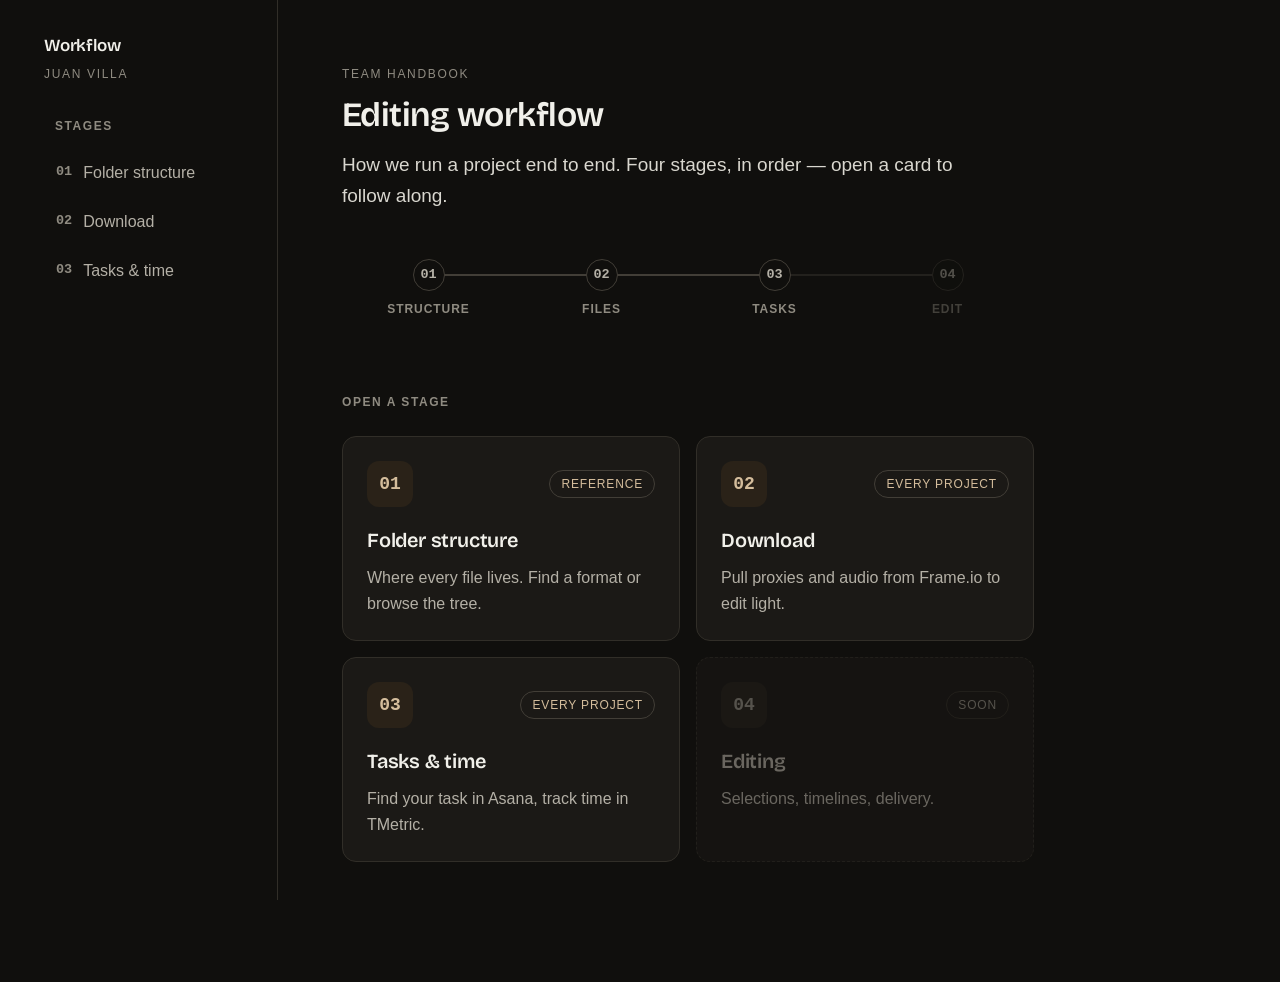
==== commit 45e386b4: "Palette: warm-charcoal dark mode for readability One-layer change (tokens.css): lift surfaces for cl" ====
--- a/index.html
+++ b/index.html
@@ -8,10 +8,10 @@
 <link rel="preconnect" href="https://fonts.googleapis.com">
 <link rel="preconnect" href="https://fonts.gstatic.com" crossorigin>
 <link rel="stylesheet" href="https://fonts.googleapis.com/css2?family=Bricolage+Grotesque:opsz,wght@12..96,400;500;600;700&display=swap">
-<link rel="stylesheet" href="assets/css/tokens.css?v=9">
-<link rel="stylesheet" href="assets/css/base.css?v=9">
-<link rel="stylesheet" href="assets/css/layout.css?v=9">
-<link rel="stylesheet" href="assets/css/components.css?v=9">
+<link rel="stylesheet" href="assets/css/tokens.css?v=12">
+<link rel="stylesheet" href="assets/css/base.css?v=12">
+<link rel="stylesheet" href="assets/css/layout.css?v=12">
+<link rel="stylesheet" href="assets/css/components.css?v=12">
 </head>
 <body>
 <div class="app">
@@ -72,6 +72,6 @@
   </main>
 </div>
 
-<script src="assets/js/app.js?v=9"></script>
+<script src="assets/js/app.js?v=12"></script>
 </body>
 </html>
--- a/assets/css/tokens.css
+++ b/assets/css/tokens.css
@@ -1,22 +1,24 @@
 /* tokens.css — design system: the single source of colors, type, spacing.
    Change a value here and it propagates everywhere. */
 :root{
-  /* surfaces */
-  --bg:#0e0e0d;
-  --surf:#15140f;
-  --surf2:#1f1d18;
-  --line:#2d2b26;
-  --line2:#3a3833;
-  /* text */
-  --text:#ededea;
-  --text2:#cfcdc6;
-  --muted:#a4a29a;
-  --faint:#8c8a80;
+  /* surfaces — warm charcoal, lifted for clearer elevation */
+  --bg:#100f0d;
+  --surf:#1b1916;
+  --surf2:#25221d;
+  --line:#312e28;
+  --line2:#423e37;
+  /* text — higher contrast for readability */
+  --text:#f1f0ea;
+  --text2:#d9d7cf;
+  --muted:#b4b0a6;
+  --faint:#8f8b81;
   /* accent + semantic */
-  --accent:#cbb79c;
-  --accent-bg:#241e15;
+  --accent:#d4bd9c;
+  --accent-bg:#2a2218;
   --ok:#9cc88a;
-  --no:#e0a08f;
+  --no:#e3a594;
+  --no-bg:#2e1815;
+  --no-line:#5f3128;
   /* families */
   --display:'Bricolage Grotesque',-apple-system,BlinkMacSystemFont,"Segoe UI",sans-serif;
   --mono:ui-monospace,SFMono-Regular,Menlo,monospace;
--- a/assets/css/components.css
+++ b/assets/css/components.css
@@ -140,6 +140,73 @@
 .pagenav a:hover .pt{color:var(--accent)}
 .pagenav .soon .pt{color:var(--faint);opacity:.7}
 
+/* ── dismissible setup banner ── */
+.banner{display:flex;align-items:center;justify-content:space-between;gap:12px;background:var(--accent-bg);border:1px solid var(--line2);border-radius:11px;padding:12px 15px;margin:0 0 var(--s5)}
+.banner a{font-size:var(--fs-body);color:var(--accent);text-decoration:none}
+.banner a:hover{text-decoration:underline}
+.banner .bx{background:none;border:0;color:var(--faint);font:inherit;font-size:19px;cursor:pointer;line-height:1;padding:0 2px}
+.banner .bx:hover{color:var(--text)}
+
+/* ── focus flow (the DO-NOW deck: one action at a time) ── */
+.flow-head{display:flex;align-items:center;justify-content:space-between;margin-bottom:var(--s2)}
+.flow-counter{font-family:var(--mono);font-size:var(--fs-caption);font-weight:600;color:var(--accent)}
+.flow-back{background:none;border:0;color:var(--faint);font:inherit;font-size:var(--fs-caption);cursor:pointer;padding:0}
+.flow-back:hover{color:var(--text)}
+.flow-bar{height:4px;background:var(--surf2);border-radius:999px;overflow:hidden;margin-bottom:var(--s5)}
+.flow-bar-fill{height:100%;width:25%;background:var(--accent);border-radius:999px;transition:width .25s ease}
+.flow-trail{display:flex;flex-direction:column;gap:var(--s2);margin-bottom:var(--s4)}
+.flow-trail:empty{display:none}
+.flow-trail .done{display:flex;align-items:center;gap:10px;font-size:var(--fs-body);color:var(--faint)}
+.flow-trail .done .tk{color:var(--ok)}
+.flow-trail .done .tt{text-decoration:line-through}
+
+.fcard{display:none}
+.fcard.active{display:block}
+.fcard .fc{background:var(--surf2);border:1px solid var(--line2);border-radius:var(--radius);padding:var(--s5) var(--s5) var(--s4)}
+.fc-t{font-size:var(--fs-lead);font-weight:600;color:var(--text);margin:0 0 var(--s2)}
+.fc-b{font-size:var(--fs-body);line-height:1.65;color:var(--muted);margin:0 0 var(--s4)}
+.fc-b b{color:var(--text);font-weight:600}
+.path{display:inline-flex;align-items:center;gap:8px;background:var(--surf);border:1px solid var(--line);border-radius:8px;padding:8px 13px;font-family:var(--mono);font-size:var(--fs-caption);color:var(--accent);margin:0 0 var(--s4)}
+.path .sep{color:var(--faint)}
+.watch{display:flex;gap:10px;background:var(--no-bg);border:1px solid var(--no-line);border-radius:9px;padding:11px 14px;margin:0 0 var(--s4);font-size:var(--fs-caption);line-height:1.55;color:var(--no)}
+.branch{background:var(--surf);border:1px dashed var(--line);border-radius:9px;padding:13px 15px;margin:0 0 var(--s4)}
+.branch .bl{font-size:var(--fs-micro);text-transform:uppercase;letter-spacing:.06em;font-weight:600;color:var(--accent)}
+.branch p{font-size:var(--fs-caption);line-height:1.6;color:var(--muted);margin:5px 0 0}
+.why{background:none;border:0;color:var(--faint);font:inherit;font-size:var(--fs-caption);cursor:pointer;padding:0;margin:0 0 var(--s3);display:block}
+.why:hover{color:var(--text)}
+.why-body{font-size:var(--fs-caption);line-height:1.6;color:var(--faint);margin:0 0 var(--s4);border-left:2px solid var(--line2);padding-left:12px;display:none}
+.why-body.open{display:block}
+.next-btn{display:inline-flex;align-items:center;gap:7px;background:var(--accent);color:var(--bg);border:0;border-radius:9px;padding:11px 19px;font:inherit;font-size:var(--fs-body);font-weight:600;cursor:pointer;transition:.15s}
+.next-btn:hover{filter:brightness(1.06)}
+.next-btn:focus-visible{outline:2px solid var(--text);outline-offset:2px}
+
+.flow-done{display:none;background:var(--surf);border:1px solid var(--line2);border-radius:var(--radius);padding:var(--s6) var(--s5);text-align:center}
+.flow-done.show{display:block}
+.flow-done .fd-ok{font-size:var(--fs-body);color:var(--ok);margin:0 0 var(--s1)}
+.flow-done .fd-t{font-family:var(--display);font-size:var(--fs-h3);font-weight:600;color:var(--text);margin:0 0 var(--s4);letter-spacing:-.01em}
+.flow-done .fd-next{display:inline-flex;align-items:center;gap:7px;background:var(--accent);color:var(--bg);border-radius:9px;padding:11px 19px;font-size:var(--fs-body);font-weight:600;text-decoration:none}
+.flow-done .fd-next.soon{background:var(--surf2);color:var(--faint)}
+
+/* ── file router (Stage 01: pick what it is → its folder) ── */
+.router{background:var(--surf2);border:1px solid var(--line2);border-radius:var(--radius);padding:var(--s5)}
+.router-trail{display:flex;flex-wrap:wrap;align-items:center;gap:7px;margin-bottom:var(--s4)}
+.router-trail:empty{display:none}
+.rcrumb{background:none;border:0;color:var(--faint);font:inherit;font-size:var(--fs-caption);cursor:pointer;padding:0}
+.rcrumb:hover{color:var(--accent)}
+.rcrumb-sep{color:var(--line2);font-size:var(--fs-caption)}
+.router-q{font-size:var(--fs-lead);font-weight:600;color:var(--text);margin:0 0 var(--s4)}
+.router-opts{display:flex;flex-wrap:wrap;gap:var(--s3)}
+.router-opt{font:inherit;font-size:var(--fs-body);color:var(--text);background:var(--surf);border:1px solid var(--line2);border-radius:999px;padding:11px 18px;cursor:pointer;transition:.15s;text-align:left}
+.router-opt:hover{border-color:var(--accent);color:var(--accent)}
+.router-opt:focus-visible{outline:2px solid var(--accent);outline-offset:2px}
+.router-dest-paths{display:flex;flex-wrap:wrap;gap:var(--s2);margin:0 0 var(--s3)}
+.router-why{font-size:var(--fs-caption);line-height:1.6;color:var(--muted);margin:0 0 var(--s4);max-width:var(--measure)}
+.router-reset{background:none;border:0;color:var(--faint);font:inherit;font-size:var(--fs-caption);cursor:pointer;padding:0;text-decoration:underline}
+.router-reset:hover{color:var(--text)}
+
+/* reference shelf label (Zone C) */
+.shelf-label{font-size:var(--fs-micro);text-transform:uppercase;letter-spacing:.1em;color:var(--faint);margin:var(--section-gap) 0 var(--s3)}
+
 /* ── component responsive tweaks ── */
 @media (max-width:860px){
   .tag{flex-basis:100%;margin-left:0;text-align:left;padding-left:20px;margin-top:3px}
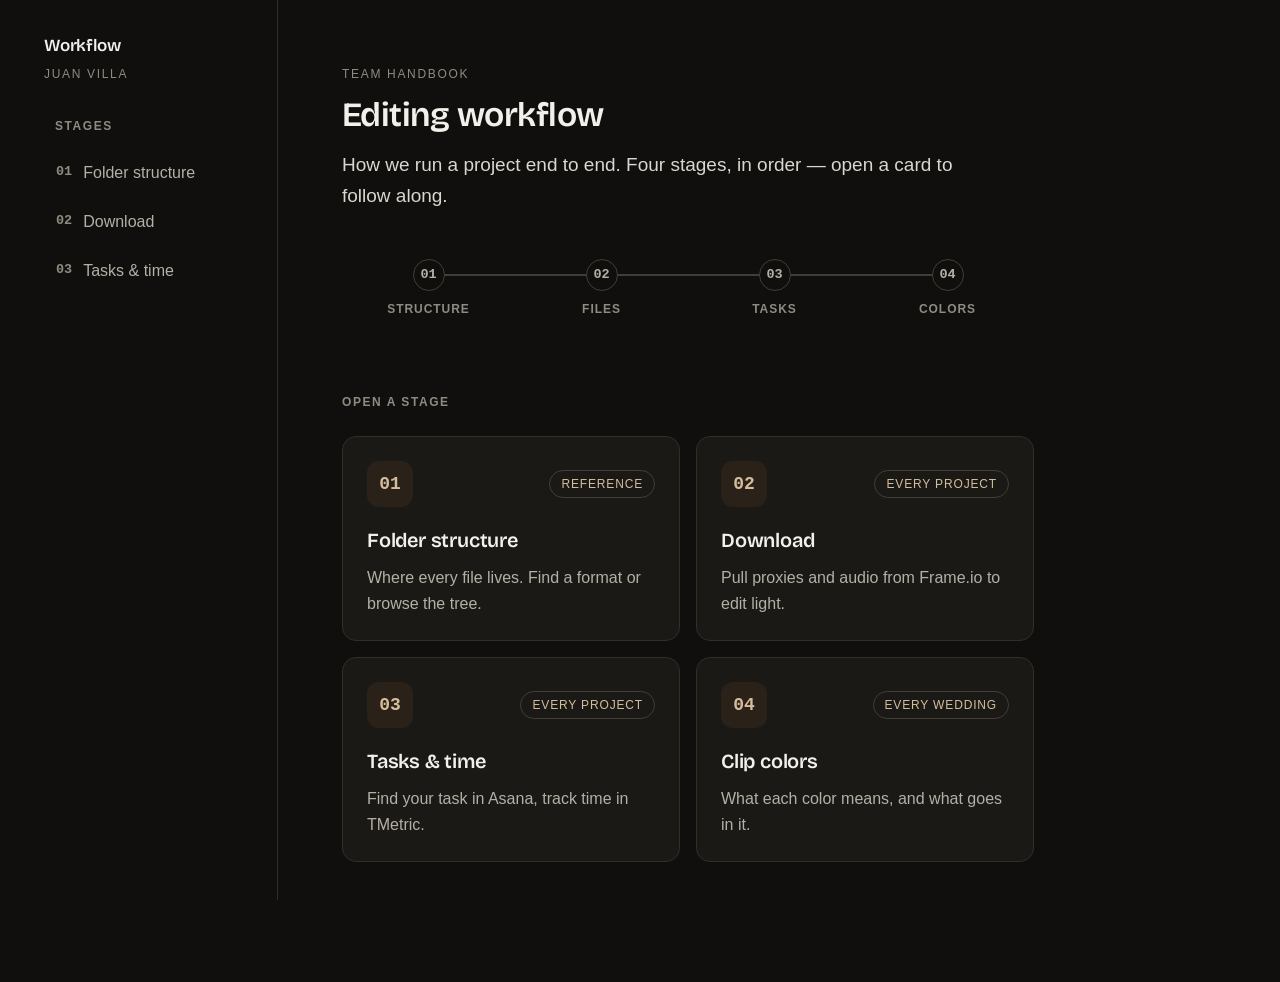
==== commit 90f2b73e: "Stage 04: clip colors — the wedding palette Nine colors, in the order the day happens: Beige (before" ====
--- a/index.html
+++ b/index.html
@@ -37,7 +37,7 @@
       <a class="step" href="01-folder-structure.html"><span class="dot">01</span><span class="lb">Structure</span></a>
       <a class="step" href="02-download.html"><span class="dot">02</span><span class="lb">Files</span></a>
       <a class="step" href="03-tasks-time.html"><span class="dot">03</span><span class="lb">Tasks</span></a>
-      <span class="step soon"><span class="dot">04</span><span class="lb">Edit</span></span>
+      <a class="step" href="04-clip-colors.html"><span class="dot">04</span><span class="lb">Colors</span></a>
     </nav>
 
     <p class="section-label spaced">Open a stage</p>
@@ -61,11 +61,11 @@
         <p class="scard-d">Find your task in Asana, track time in TMetric.</p>
       </a>
 
-      <span class="scard soon">
-        <div class="scard-top"><span class="scard-ic">04</span><span class="scard-meta">Soon</span></div>
-        <p class="scard-t">Editing</p>
-        <p class="scard-d">Selections, timelines, delivery.</p>
-      </span>
+      <a class="scard" href="04-clip-colors.html">
+        <div class="scard-top"><span class="scard-ic">04</span><span class="scard-meta">Every wedding</span></div>
+        <p class="scard-t">Clip colors</p>
+        <p class="scard-d">What each color means, and what goes in it.</p>
+      </a>
 
     </div>
 
